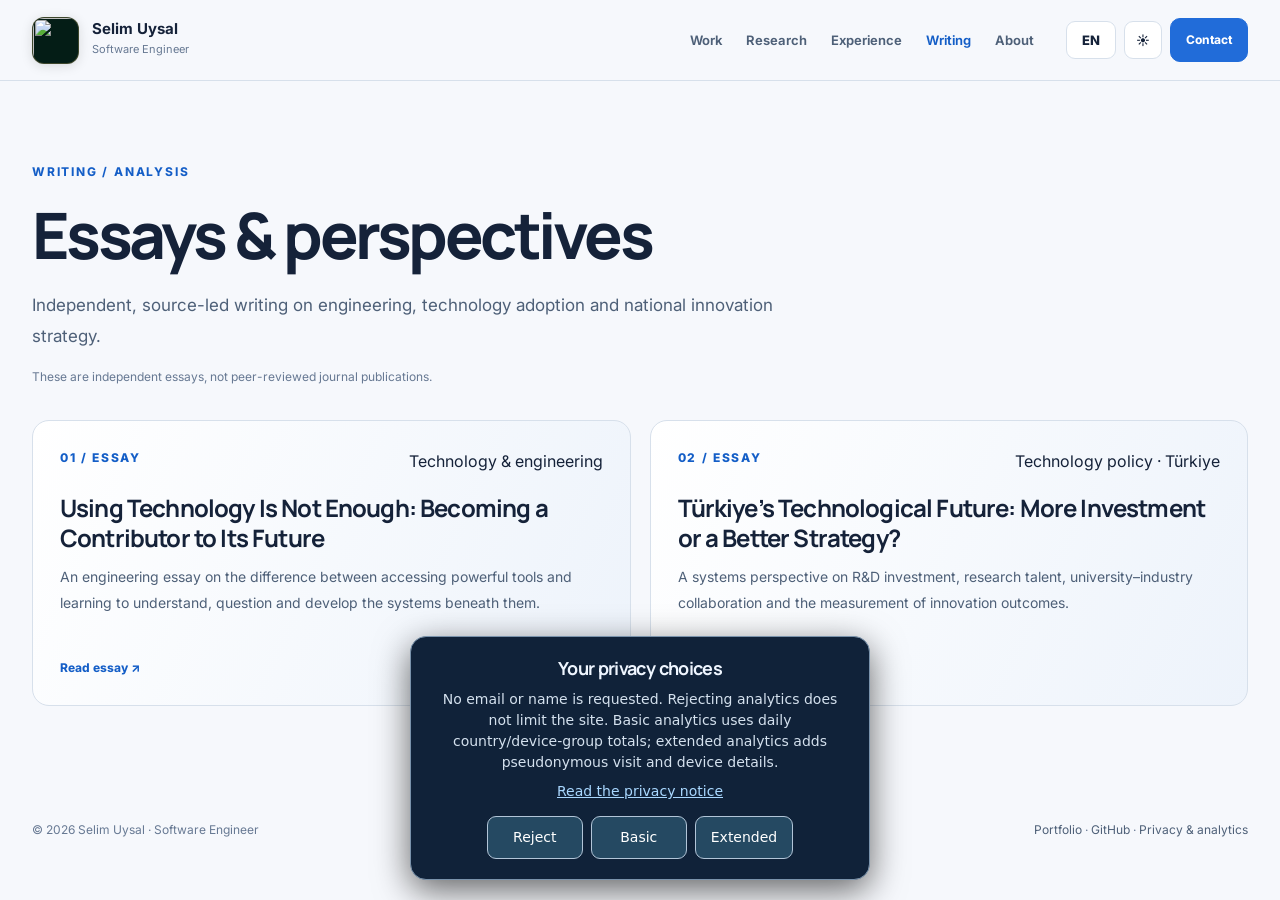
==== articles/index.html @ d1f55445 "Refresh stylesheet version for reading typography" ====
<!doctype html>
<html lang="en"><head><meta charset="utf-8"><meta name="viewport" content="width=device-width,initial-scale=1">
<meta name="description" content="Independent, source-led essays by Selim Uysal on engineering, technology adoption and innovation policy."><meta name="author" content="Selim Uysal"><meta name="theme-color" content="#09111d">
<title>Writing &amp; Analysis · Selim Uysal</title><link rel="canonical" href="https://selimuysal.github.io/articles/"><link rel="icon" href="../assets/favicon.png">
<link rel="stylesheet" href="../assets/site.css?v=20261103-reading-comfort-v1"><style>[data-lang-content]{display:none}html[lang="en"] [data-lang-content="en"],html[lang="tr"] [data-lang-content="tr"]{display:inline}</style><script defer src="../assets/consent-analytics.js?v=20261103-v3-6"></script></head><body>
<a href="#main" class="skip"><span data-lang-content="en">Skip to content</span><span data-lang-content="tr">İçeriğe geç</span></a>
<header class="site-header"><div class="container header-inner"><a href="../index.html" class="identity" aria-label="Selim Uysal — Portfolio"><img class="identity-mark" src="../assets/selim-monogram.webp" alt="" width="43" height="43" decoding="async"><span class="identity-name"><strong>Selim Uysal</strong><small>Software Engineer</small></span></a>
<nav class="nav" aria-label="Primary navigation"><a href="../index.html#work"><span data-lang-content="en">Work</span><span data-lang-content="tr">Çalışmalar</span></a><a href="../index.html#research"><span data-lang-content="en">Research</span><span data-lang-content="tr">Araştırma</span></a><a href="../index.html#experience"><span data-lang-content="en">Experience</span><span data-lang-content="tr">Deneyim</span></a><a href="../index.html#writing" aria-current="page"><span data-lang-content="en">Writing</span><span data-lang-content="tr">Yazılar</span></a><a href="../index.html#about"><span data-lang-content="en">About</span><span data-lang-content="tr">Hakkımda</span></a></nav>
<div class="header-actions"><button class="lang-btn" type="button" data-lang aria-label="Switch language">EN</button><button class="icon-btn" type="button" data-toggle-theme aria-label="Change theme" title="Change theme">☾</button><a class="small-cta" href="../index.html#contact"><span data-lang-content="en">Contact</span><span data-lang-content="tr">İletişim</span></a><button class="menu-btn" type="button" data-menu aria-expanded="false" aria-controls="mobile-nav" aria-label="Toggle navigation">☰</button></div></div>
<nav class="container mobile-nav" id="mobile-nav" aria-label="Mobile navigation"><a href="../index.html#work"><span data-lang-content="en">Work</span><span data-lang-content="tr">Çalışmalar</span></a><a href="../index.html#research"><span data-lang-content="en">Research</span><span data-lang-content="tr">Araştırma</span></a><a href="../index.html#experience"><span data-lang-content="en">Experience</span><span data-lang-content="tr">Deneyim</span></a><a href="../index.html#writing" aria-current="page"><span data-lang-content="en">Writing</span><span data-lang-content="tr">Yazılar</span></a><a href="../index.html#about"><span data-lang-content="en">About</span><span data-lang-content="tr">Hakkımda</span></a><a href="../index.html#contact"><span data-lang-content="en">Contact</span><span data-lang-content="tr">İletişim</span></a></nav></header>
<main id="main" class="container"><section class="writing-directory-intro"><span class="eyebrow">WRITING / ANALYSIS</span><h1><span data-lang-content="en">Essays &amp; perspectives</span><span data-lang-content="tr">Yazılar ve değerlendirmeler</span></h1><p><span data-lang-content="en">Independent, source-led writing on engineering, technology adoption and national innovation strategy.</span><span data-lang-content="tr">Mühendislik, teknoloji kullanımı ve ulusal inovasyon stratejisi üzerine bağımsız, kaynaklara dayalı yazılar.</span></p><p class="writing-disclaimer"><span data-lang-content="en">These are independent essays, not peer-reviewed journal publications.</span><span data-lang-content="tr">Bunlar bağımsız yazılardır; hakemli dergi yayını değildir.</span></p></section>
<div class="writing-grid article-directory-grid"><article class="writing-card"><div class="writing-meta"><span>01 / ESSAY</span><span data-lang-content="en">Technology &amp; engineering</span><span data-lang-content="tr">Teknoloji ve mühendislik</span></div><h3><span data-lang-content="en">Using Technology Is Not Enough: Becoming a Contributor to Its Future</span><span data-lang-content="tr">Teknolojiyi Kullanmak Yetmez: Geleceği Şekillendirenlerden Biri Olmak</span></h3><p><span data-lang-content="en">An engineering essay on the difference between accessing powerful tools and learning to understand, question and develop the systems beneath them.</span><span data-lang-content="tr">Güçlü araçlara erişmek ile onların arkasındaki sistemleri anlamak, sorgulamak ve geliştirmek arasındaki fark üzerine bir mühendislik yazısı.</span></p><a class="text-link" href="./technology-and-engineering.html"><span data-lang-content="en">Read essay ↗</span><span data-lang-content="tr">Yazıyı oku ↗</span></a></article>
<article class="writing-card"><div class="writing-meta"><span>02 / ESSAY</span><span data-lang-content="en">Technology policy · Türkiye</span><span data-lang-content="tr">Teknoloji politikası · Türkiye</span></div><h3><span data-lang-content="en">Türkiye’s Technological Future: More Investment or a Better Strategy?</span><span data-lang-content="tr">Türkiye’nin Teknolojik Geleceği: Daha Fazla Yatırım mı, Daha Doğru Strateji mi?</span></h3><p><span data-lang-content="en">A systems perspective on R&amp;D investment, research talent, university–industry collaboration and the measurement of innovation outcomes.</span><span data-lang-content="tr">Ar-Ge yatırımları, araştırmacı yetiştirme, üniversite–sanayi iş birliği ve inovasyon sonuçlarını sistem yaklaşımıyla ele alan bir inceleme.</span></p><a class="text-link" href="./turkiye-technology-strategy.html"><span data-lang-content="en">Read essay ↗</span><span data-lang-content="tr">Yazıyı oku ↗</span></a></article></div></main>
<footer class="container footer"><span>© <span data-current-year>2026</span> Selim Uysal · Software Engineer</span><span><a href="../index.html"><span data-lang-content="en">Portfolio</span><span data-lang-content="tr">Portfolyo</span></a> · <a href="https://github.com/SelimUysal" target="_blank" rel="noopener noreferrer">GitHub</a> · <a href="../privacy.html"><span data-lang-content="en">Privacy &amp; analytics</span><span data-lang-content="tr">Gizlilik ve analiz</span></a></span></footer>
<script>
(()=>{document.querySelectorAll('[data-current-year]').forEach(el=>el.textContent=String(new Date().getFullYear()));const root=document.documentElement,langBtn=document.querySelector('[data-lang]'),themeBtn=document.querySelector('[data-toggle-theme]'),menuBtn=document.querySelector('[data-menu]'),mobile=document.querySelector('#mobile-nav');
function lang(x){root.lang=x;langBtn.textContent=x==='tr'?'TR':'EN';langBtn.setAttribute('aria-label',x==='tr'?'Switch to English':'Türkçeye geç');try{localStorage.setItem('selim-language',x)}catch{}}
function theme(x){root.dataset.theme=x;themeBtn.textContent=x==='light'?'☀':'☾';try{localStorage.setItem('selim-theme',x)}catch{}}
langBtn.addEventListener('click',()=>lang(root.lang==='tr'?'en':'tr'));themeBtn.addEventListener('click',()=>theme(root.dataset.theme==='light'?'dark':'light'));
menuBtn.addEventListener('click',()=>{const open=mobile.classList.toggle('open');menuBtn.setAttribute('aria-expanded',String(open));menuBtn.textContent=open?'✕':'☰'});
mobile.querySelectorAll('a').forEach(a=>a.addEventListener('click',()=>{mobile.classList.remove('open');menuBtn.setAttribute('aria-expanded','false');menuBtn.textContent='☰'}));
let l='en',t='light';try{l=localStorage.getItem('selim-language')==='tr'?'tr':'en';t=localStorage.getItem('selim-theme')==='dark'?'dark':'light'}catch{}lang(l);theme(t);
})();
</script></body></html>
---- assets/site.css ----
@import url('https://fonts.googleapis.com/css2?family=Inter:wght@400;500;600;700;800&family=Manrope:wght@400;500;600;700;800&display=swap');
:root{--bg:#0b1422;--panel:#121f30;--panel-2:#18263a;--ink:#f1f5fb;--muted:#a2b2c7;--faint:#8292a9;--line:#29384c;--blue:#79aefe;--blue-strong:#377df0;--tag:#203149;--shadow:0 16px 52px #00000022;color-scheme:dark}
:root[data-theme='light']{--bg:#f6f8fc;--panel:#fff;--panel-2:#edf3fb;--ink:#152239;--muted:#4e6078;--faint:#677993;--line:#d7e0eb;--blue:#145ec7;--blue-strong:#216cd9;--tag:#eaf0f8;--shadow:0 14px 40px #1a30531a;color-scheme:light}
*{box-sizing:border-box}html{scroll-behavior:smooth;scroll-padding-top:110px}body{margin:0;background:var(--bg);color:var(--ink);font-family:Inter,ui-sans-serif,-apple-system,BlinkMacSystemFont,'Segoe UI',sans-serif;font-size:15px;line-height:1.68;-webkit-font-smoothing:antialiased}a{color:inherit;text-decoration:none}a:hover{color:var(--blue)}button,input{font:inherit}button{cursor:pointer}button:focus-visible,a:focus-visible,input:focus-visible{outline:3px solid var(--blue);outline-offset:4px}h1,h2,h3,h4,p{margin:0}h1,h2,h3,h4{font-family:Manrope,Inter,ui-sans-serif,sans-serif;letter-spacing:-.035em;line-height:1.2}p{color:var(--muted)}.skip{position:fixed;z-index:1000;top:-100px;left:20px;background:var(--ink);color:var(--bg);padding:10px 20px;border-radius:8px}.skip:focus{top:12px}.container{width:min(1220px,calc(100% - 64px));margin-inline:auto}.section{padding:84px 0;border-bottom:1px solid var(--line)}.eyebrow,.kicker{color:var(--blue);font-size:12px;font-weight:750;letter-spacing:.15em;text-transform:uppercase}.kicker{display:block;margin-bottom:15px}.section-heading{display:flex;justify-content:space-between;align-items:end;gap:30px;margin-bottom:30px}.section-heading h2{font-size:clamp(30px,4vw,45px);margin:6px 0 10px}.section-heading p{max-width:640px;font-size:15px}.plain-link{font-size:13px;color:var(--blue);font-weight:750;white-space:nowrap}.plain-link:hover{text-decoration:underline;text-underline-offset:5px}.site-header{position:sticky;top:0;z-index:100;border-bottom:1px solid var(--line);background:color-mix(in srgb,var(--bg) 93%,transparent);backdrop-filter:blur(18px)}.header-inner{min-height:80px;display:flex;align-items:center;gap:24px}.identity{display:flex;align-items:center;gap:13px;flex-shrink:0}.identity-mark{display:grid;place-items:center;width:43px;height:43px;background:var(--blue-strong);color:#fff;font-size:17px;font-weight:800;letter-spacing:-.06em;border-radius:12px}.identity-name{display:grid;gap:2px}.identity-name strong{font-size:15px;color:var(--ink);line-height:1.1}.identity-name small{font-size:11px;color:var(--faint)}.nav{display:flex;align-items:center;gap:24px;margin-left:auto}.nav a{font-size:13px;font-weight:650;color:var(--muted)}.nav a:hover,.nav a[aria-current=page]{color:var(--blue)}.header-actions{display:flex;align-items:center;gap:8px;margin-left:8px}.icon-btn,.lang-btn,.menu-btn{border:1px solid var(--line);border-radius:9px;height:38px;min-width:38px;background:var(--panel);color:var(--ink);display:grid;place-items:center;font-size:13px;font-weight:800}.lang-btn{width:50px}.icon-btn:hover,.lang-btn:hover,.menu-btn:hover{border-color:var(--blue)}.menu-btn{display:none}.mobile-nav{display:none}.small-cta{background:var(--blue-strong);color:#fff;border-radius:9px;padding:11px 15px;font-size:12px;font-weight:750;white-space:nowrap}.small-cta:hover{color:#fff;filter:brightness(1.12)}
.hero{display:grid;grid-template-columns:minmax(0,1.06fr) minmax(320px,.94fr);gap:44px;align-items:center;padding:72px 0 64px}.hero h1{font-size:clamp(44px,5.05vw,76px);letter-spacing:-.07em;line-height:1.055;margin:19px 0 23px;max-width:780px}.hero h1 em{color:var(--blue);font-style:normal}.hero-lead{font-size:clamp(16px,1.5vw,18px);line-height:1.75;max-width:590px}.hero-actions{display:flex;flex-wrap:wrap;gap:12px;margin-top:31px}.button{display:inline-flex;align-items:center;justify-content:center;gap:11px;min-height:46px;padding:11px 18px;border-radius:10px;font-size:13px;font-weight:750;transition:transform .15s,filter .15s}.button:hover{transform:translateY(-2px)}.button-primary{background:var(--blue-strong);color:#fff}.button-primary:hover{color:#fff;filter:brightness(1.12)}.button-outline{border:1px solid var(--line);background:var(--panel);color:var(--ink)}.button-outline:hover{border-color:var(--blue)}.hero-notes{display:flex;flex-wrap:wrap;align-items:center;gap:9px;margin-top:28px;font-size:12px;color:var(--faint)}.hero-notes span:not(:last-child)::after{content:'·';margin-left:10px;color:var(--blue)}.hero-visual{position:relative;min-height:470px;border-radius:22px;border:1px solid var(--line);overflow:hidden;box-shadow:var(--shadow)}.hero-visual::after{content:'';position:absolute;inset:0;background:linear-gradient(90deg,#08132335,transparent 65%);pointer-events:none}.visual-content{position:absolute;z-index:1;bottom:28px;left:30px;right:25px}.visual-top{position:absolute;z-index:1;top:24px;left:26px;right:26px;display:flex;justify-content:space-between;align-items:center;gap:16px;color:#fff;font-size:11px;letter-spacing:.1em}.visual-top span{background:#08182cb5;padding:9px 12px;border-radius:8px}.visual-content strong{color:#fff;font-size:clamp(24px,3vw,35px);line-height:1.19;max-width:340px;display:block;letter-spacing:-.045em}.visual-content p{color:#e2eefa;font-size:12px;margin-top:9px}.metrics{display:grid;grid-template-columns:repeat(4,1fr);border:1px solid var(--line);border-radius:16px;margin-bottom:62px;background:var(--panel)}.metric{padding:20px 23px}.metric:not(:last-child){border-right:1px solid var(--line)}.metric strong{display:block;font-size:23px;line-height:1.2;margin-bottom:5px}.metric span{display:block;color:var(--muted);font-size:12px}
.project-grid{display:grid;grid-template-columns:repeat(2,minmax(0,1fr));gap:19px}.project-card{background:var(--panel);border:1px solid var(--line);border-radius:17px;min-width:0;padding:27px;display:flex;flex-direction:column;min-height:280px;transition:border-color .15s,transform .15s}.project-card:hover{border-color:var(--blue);transform:translateY(-2px)}.card-top{display:flex;justify-content:space-between;align-items:start;gap:15px;margin-bottom:18px}.project-number{font-size:12px;color:var(--blue);font-weight:800;letter-spacing:.14em}.project-kind{color:var(--faint);font-size:11px;text-transform:uppercase;letter-spacing:.08em}.project-card h3{font-size:23px;line-height:1.25;margin-bottom:11px}.project-card p{line-height:1.7;font-size:13px;flex:1;margin-bottom:20px}.tags{display:flex;flex-wrap:wrap;gap:7px}.tag{display:inline-block;border:1px solid var(--line);background:var(--tag);font-size:11px;color:var(--muted);border-radius:7px;padding:5px 8px;line-height:1.3}.project-actions{display:flex;flex-wrap:wrap;gap:16px;margin-top:23px}.project-actions a,.certificate a,.cv-card a{color:var(--blue);font-size:12px;font-weight:760}.project-actions a:hover,.certificate a:hover,.cv-card a:hover{text-decoration:underline;text-underline-offset:5px}.academic-grid{display:grid;grid-template-columns:repeat(3,minmax(0,1fr));gap:16px}.academic-grid .project-card{padding:23px;min-height:290px}.academic-grid .project-card h3{font-size:20px}.academic-grid .project-card p{font-size:12.5px}.section-note{margin-top:21px;font-size:12px;color:var(--faint)}
.research-band{display:grid;grid-template-columns:1.45fr .75fr;gap:44px;background:var(--panel);border:1px solid var(--line);border-radius:20px;padding:43px;margin-bottom:36px}.research-band h3{font-size:clamp(24px,2.5vw,33px);margin:9px 0 18px}.research-band p{font-size:14px;line-height:1.9}.research-tags{display:flex;flex-wrap:wrap;gap:9px;align-content:start}.research-tags>h4{width:100%;font-size:13px;margin:7px 0 8px}.research-tags .tag{font-size:12px}.timeline{display:grid;grid-template-columns:repeat(3,minmax(0,1fr));gap:17px}.experience-card{border-top:2px solid var(--blue);background:var(--panel);border-radius:0 0 13px 13px;padding:27px;min-width:0}.experience-card time{font-size:12px;color:var(--blue);font-weight:750}.experience-card h3{font-size:21px;margin:15px 0 6px}.experience-card strong{font-size:12px;color:var(--ink)}.experience-card p{margin-top:13px;font-size:13px}.bottom-grid{display:grid;grid-template-columns:1fr 1fr;gap:35px}.info-card{background:var(--panel);border:1px solid var(--line);border-radius:16px;padding:28px}.info-card h3{font-size:21px;margin-bottom:17px}.info-card p{font-size:13px}.info-card .line{border-top:1px solid var(--line);margin:19px 0}.info-card h4{font-size:15px;margin:9px 0 5px}.certificate-grid,.cv-grid{display:grid;grid-template-columns:repeat(2,minmax(0,1fr));gap:18px}.certificate,.cv-card{border:1px solid var(--line);border-radius:16px;background:var(--panel);padding:27px}.certificate h3,.cv-card h3{font-size:20px;margin:8px 0 12px}.certificate p,.cv-card p{font-size:13px;margin-bottom:16px}.contact-panel{border:1px solid var(--line);border-radius:20px;padding:43px;background:linear-gradient(115deg,var(--panel),var(--panel-2));display:flex;justify-content:space-between;gap:24px;align-items:center}.contact-panel h2{font-size:clamp(25px,3vw,37px);margin:8px 0 10px}.contact-links{display:flex;gap:12px;flex-wrap:wrap}.footer{padding:34px 0 50px;display:flex;justify-content:space-between;gap:18px;color:var(--faint);font-size:12px}.footer a{color:var(--muted)}.footer a:hover{color:var(--blue)}
.page-hero{padding:74px 0 43px}.page-hero h1{font-size:clamp(43px,5.5vw,68px);margin:14px 0 17px}.page-hero p{font-size:17px;max-width:730px}.search-panel{border:1px solid var(--line);background:var(--panel);border-radius:17px;padding:21px;margin-bottom:23px}.search-toolbar{display:flex;gap:13px;align-items:center;flex-wrap:wrap}.search-field{position:relative;flex:1;min-width:250px}.search-field input{width:100%;min-height:48px;padding:11px 16px 11px 43px;background:var(--bg);color:var(--ink);border:1px solid var(--line);border-radius:10px;outline:none}.search-field input:focus{border-color:var(--blue)}.search-icon{position:absolute;left:17px;top:13px;color:var(--faint);font-size:19px;pointer-events:none}.filter-buttons{display:flex;flex-wrap:wrap;gap:7px}.filter-buttons button{background:var(--tag);color:var(--muted);border:1px solid var(--line);border-radius:9px;padding:11px 14px;font-size:12px;font-weight:750}.filter-buttons button[aria-pressed=true]{color:#fff;background:var(--blue-strong);border-color:var(--blue-strong)}.search-bottom{display:flex;justify-content:space-between;gap:15px;flex-wrap:wrap;align-items:center;margin-top:15px;font-size:12px;color:var(--faint)}.suggestions{display:flex;gap:7px;flex-wrap:wrap}.suggestions button{border:1px solid var(--line);border-radius:8px;background:transparent;color:var(--muted);padding:5px 9px;font-size:11px}.suggestions button:hover{border-color:var(--blue)}.directory-results{padding-bottom:75px}.directory-results .project-card{min-height:270px}.empty-state{border:1px dashed var(--line);border-radius:12px;text-align:center;padding:60px 20px;color:var(--muted)}.directory-status{font-size:13px;color:var(--muted);margin-bottom:18px}
.cv-wrapper{max-width:920px;margin:55px auto 90px}.cv-toolbar{display:flex;align-items:center;justify-content:space-between;gap:15px;margin-bottom:23px}.cv-paper{background:#fff;color:#192b41;padding:55px 62px;box-shadow:0 15px 55px #00000018;border-radius:10px}.cv-paper h1{font-size:48px;margin-bottom:9px;color:#142339}.cv-paper .cv-subtitle{color:#4f6580;font-size:13px}.cv-paper a{color:#215f9d}.cv-paper a:hover{text-decoration:underline}.cv-paper .cv-intro{font-size:14px;color:#334960;margin:24px 0}.cv-paper h2{border-bottom:1px solid #cad3df;padding:0 0 10px;margin:31px 0 18px;font-size:17px;text-transform:uppercase;letter-spacing:.04em;color:#1b4574}.cv-paper h3{font-size:15px;color:#192b41;margin-bottom:5px}.cv-paper p{font-size:12.5px;color:#415368}.cv-entry{margin:0 0 19px;break-inside:avoid}.cv-entry-top{display:flex;justify-content:space-between;gap:14px}.cv-entry-top small{white-space:nowrap;color:#5c7085}.cv-tech{color:#285c8c!important;font-size:11px!important;margin-top:7px!important}.cv-paper .tag{background:#ecf3fa;color:#355474;border-color:#d9e5ed}.cv-paper .project-actions{margin-top:8px}.cv-paper .project-actions a{font-size:11px}.cv-paper .cv-inline{display:flex;gap:17px;flex-wrap:wrap;margin-top:14px;font-size:12px;color:#506884}
@media(max-width:1100px){.header-inner{gap:16px}.nav{gap:15px}.hero{gap:30px}.academic-grid{grid-template-columns:repeat(2,1fr)}}
@media(max-width:900px){.container{width:min(100% - 40px,1220px)}.nav{display:none}.menu-btn{display:grid}.header-actions{margin-left:auto}.mobile-nav{display:none}.mobile-nav.open{display:grid;grid-template-columns:repeat(2,1fr);gap:5px 13px;padding:8px 0 20px}.mobile-nav a{padding:12px 10px;border-bottom:1px solid var(--line);font-size:13px;font-weight:650}.hero{grid-template-columns:1fr;gap:30px;padding:52px 0}.hero-visual{min-height:340px}.metrics{margin-bottom:35px}.research-band{grid-template-columns:1fr;gap:20px}.timeline{grid-template-columns:1fr}.experience-card{padding:23px}.bottom-grid{gap:17px}.small-cta{display:none}}
@media(max-width:630px){.container{width:calc(100% - 32px)}.header-inner{min-height:66px}.identity-mark{width:38px;height:38px}.identity-name strong{font-size:13px}.identity-name small{font-size:10px}.header-actions{gap:5px}.icon-btn,.lang-btn,.menu-btn{min-width:35px;height:35px}.lang-btn{width:42px}.hero{padding-top:43px}.hero h1{font-size:clamp(40px,10vw,58px)}.hero-lead{font-size:15px}.hero-visual{min-height:305px}.visual-content{bottom:22px;left:23px}.visual-top{left:22px;right:22px}.visual-content strong{font-size:25px}.metrics{grid-template-columns:repeat(2,1fr)}.metric{padding:16px}.metric:nth-child(2){border-right:0}.metric:nth-child(-n+2){border-bottom:1px solid var(--line)}.metric strong{font-size:21px}.section{padding:56px 0}.section-heading{display:block}.section-heading h2{font-size:32px}.section-heading .plain-link{display:inline-block;margin-top:15px}.project-grid,.academic-grid,.certificate-grid,.cv-grid,.bottom-grid{grid-template-columns:1fr}.project-card,.academic-grid .project-card{padding:23px;min-height:0}.research-band{padding:25px}.contact-panel{padding:28px;display:block}.contact-links{margin-top:23px}.footer{flex-direction:column}.page-hero{padding:50px 0 33px}.page-hero h1{font-size:43px}.search-toolbar{display:block}.search-field{min-width:0}.filter-buttons{margin-top:13px}.filter-buttons button{flex:1;padding:10px}.cv-wrapper{margin:25px 0 65px}.cv-paper{padding:29px 22px}.cv-paper h1{font-size:37px}.cv-entry-top{display:block}.cv-entry-top small{display:block;margin-top:4px}}
@media print{@page{size:A4;margin:16mm 15mm}.site-header,.footer,.cv-toolbar{display:none!important}body,.cv-paper{background:#fff!important;color:#111!important}.cv-wrapper{max-width:none;margin:0}.cv-paper{padding:0;box-shadow:none;border-radius:0}.cv-paper h1{font-size:34pt}.cv-paper h2{font-size:13pt}.cv-entry{break-inside:avoid}.cv-paper .cv-inline{font-size:9pt}}
@media(prefers-reduced-motion:reduce){html{scroll-behavior:auto}*,*:before,*:after{transition:none!important;animation:none!important}}
[hidden]{display:none!important}

/* 2026-10-28: Personal portrait and SU brand monogram — responsive, optimized assets */
.identity-mark{
 display:block;width:47px;height:47px;flex:0 0 47px;padding:0;
 object-fit:cover;object-position:center;border-radius:12px;
 background:#041d16;border:1px solid rgba(214,181,102,.27);
 box-shadow:0 2px 12px rgba(0,0,0,.13);
}
.hero-visual{
 background:#e8eef5;isolation:isolate;min-height:470px;
}
.portrait-photo{
 position:absolute;inset:0;width:100%;height:100%;display:block;
 object-fit:cover;object-position:50% 35%;
}
.hero-visual::after{
 z-index:0;background:linear-gradient(180deg,rgba(8,21,39,.05) 0%,transparent 42%,rgba(6,16,31,.93) 100%);
}
.visual-top,.visual-content{z-index:2;}
.visual-top span{background:rgba(8,24,44,.82);color:#fff;backdrop-filter:blur(6px)}
.visual-content strong{color:#fff;text-shadow:0 2px 14px rgba(0,0,0,.6)}
.visual-content p{color:#e1eaf6;text-shadow:0 1px 12px rgba(0,0,0,.55)}
@media(max-width:630px){
 .identity-mark{width:40px;height:40px;flex-basis:40px;border-radius:10px}
 .hero-visual{min-height:380px}
 .portrait-photo{object-position:center 35%}
}

/* Evidence link for the AYESAŞ internship; visual consistency across screen sizes. */
.experience-video{display:inline-flex;align-items:center;gap:9px;font-size:12px;font-weight:750;margin-top:17px;min-height:35px;padding:7px 12px;border:1px solid var(--line);border-radius:9px;color:var(--blue);background:var(--panel-2)}
.experience-video:hover{border-color:var(--blue);color:var(--blue)}
.cv-paper .cv-intro{font-size:14px;line-height:1.75}
.cv-research-copy{font-size:12.5px;line-height:1.8;margin-bottom:21px}
.cv-context{font-size:11.5px;line-height:1.7;margin-bottom:19px}
.cv-paper .cv-featured-experience{padding:16px 18px;background:#f0f5fb;border-radius:10px;border-left:3px solid #2668b0}
.cv-paper .cv-featured-experience p{margin-top:7px}
.cv-paper .cv-evidence{display:flex;flex-wrap:wrap;gap:10px;margin-top:13px}
.cv-paper .cv-evidence a{display:inline-flex;align-items:center;padding:8px 11px;border:1px solid #adc7df;border-radius:8px;text-decoration:none;color:#17568e;font-weight:750}
.cv-paper .cv-evidence a:hover{background:#e2edf8}
.cv-paper .cv-skill-groups{display:grid;grid-template-columns:1fr;gap:13px}
.cv-paper .cv-skill-group{break-inside:avoid}
.cv-paper .cv-skill-group h3{font-size:12px;margin-bottom:7px;color:#335978}
.cv-paper .cv-credential{margin-bottom:10px}
@media(max-width:630px){.cv-paper .cv-featured-experience{padding:14px}.experience-video{font-size:11.5px}}
@media print{.cv-paper .cv-featured-experience{background:#fff;border-left:2px solid #526f92;padding:10px 14px}.experience-video{color:#184d79;background:#fff;border:1px solid #aab9c9}.cv-paper .cv-evidence a{padding:3px 0;border:0}}

/* Three featured credentials; use full card widths on smaller screens. */
.certificate-grid{grid-template-columns:repeat(3,minmax(0,1fr))}
@media(max-width:900px){.certificate-grid{grid-template-columns:repeat(2,minmax(0,1fr))}}
@media(max-width:630px){.certificate-grid{grid-template-columns:1fr}}

.experience-date-link{color:var(--blue);text-decoration:underline;text-decoration-color:transparent;text-underline-offset:3px}.experience-date-link:hover{text-decoration-color:currentColor}


/* Unified contact buttons and controls */
.contact-links{display:grid;grid-template-columns:repeat(2,minmax(0,1fr));gap:12px;width:min(100%,360px);flex-shrink:0}
.contact-links .contact-button{width:100%;min-width:0;min-height:46px;padding:11px 14px;border:1px solid var(--line);background:var(--panel);color:var(--ink);border-radius:10px;font-size:13px;font-weight:750;justify-content:center;text-align:center}
.contact-links .contact-button:hover{border-color:var(--blue);background:var(--panel-2);color:var(--blue)}
.small-cta{display:inline-flex;align-items:center;justify-content:center;min-height:42px;border:1px solid var(--blue-strong);border-radius:10px}
.button,.filter-buttons button,.experience-video{border-radius:10px;font-weight:750}
@media(max-width:900px){.contact-links{width:min(100%,400px)}}
@media(max-width:630px){.contact-links{width:100%;grid-template-columns:repeat(2,minmax(0,1fr))}.contact-links .contact-button{padding:11px 8px}}
@media(max-width:350px){.contact-links{grid-template-columns:1fr}}


/* Immersive editorial hero: integrated portrait, accessible content and responsive stacking. */
.hero{position:relative;isolation:isolate;overflow:hidden;display:flex;align-items:center;min-height:625px;border:1px solid var(--line);border-radius:22px;padding:0;margin:34px 0 54px;background:#091827;box-shadow:var(--shadow)}
.hero-copy{z-index:2;position:relative;flex:0 0 56%;width:56%;max-width:680px;min-width:0;padding:68px clamp(28px,4vw,64px);color:#fff}
.hero .eyebrow{color:#a0caff}.hero h1{font-size:clamp(42px,4.25vw,67px);max-width:650px;line-height:1.08;letter-spacing:-.057em;margin:17px 0 20px;color:#fff}
.hero h1 em{color:#a0caff}.hero .hero-lead{color:#dce7f2;max-width:530px;font-size:clamp(15px,1.3vw,18px);line-height:1.72}
.hero .hero-notes{color:#c8d8ea}.hero .hero-notes span:not(:last-child)::after{color:#90bfff}
.hero .button-primary{background:#357cec;color:#fff;border-color:#357cec}.hero .button-outline{color:#fff;background:rgba(13,31,51,.60);border-color:rgba(224,237,255,.40)}
.hero .button-outline:hover{border-color:#e0ecff;background:rgba(20,42,65,.76);color:#fff}
.hero-visual{position:absolute;inset:0;min-height:0;overflow:hidden;border:0;border-radius:0;background:#091827;box-shadow:none;pointer-events:none}
.hero-visual .portrait-photo{position:absolute;inset:0 0 0 auto;width:68%;height:100%;object-fit:cover;object-position:50% 28%;border-radius:0;display:block}
.hero-visual::before{content:'';position:absolute;z-index:1;inset:0;background:linear-gradient(90deg,#091827 0%,rgba(9,24,39,.99) 27%,rgba(9,24,39,.93) 42%,rgba(9,24,39,.69) 55%,rgba(9,24,39,.20) 76%,transparent 91%);pointer-events:none}
.hero-visual::after{content:'';position:absolute;z-index:1;inset:0;background:linear-gradient(0deg,rgba(7,21,38,.20),transparent 35%);pointer-events:none}
@media(max-width:900px){
 .hero{flex-direction:column;align-items:stretch;min-height:0;background:transparent;border:0;box-shadow:none;overflow:visible;gap:0;padding:0;margin:22px 0 38px}
 .hero-visual{position:relative;inset:auto;order:-1;display:block;flex:none;width:100%;height:clamp(315px,55vw,470px);border-radius:18px;border:1px solid var(--line);overflow:hidden;background:#d9e3ec;box-shadow:var(--shadow)}
 .hero-visual .portrait-photo{inset:0;width:100%;height:100%;object-fit:cover;object-position:50% 27%}
 .hero-visual::before{background:linear-gradient(0deg,rgba(9,24,39,.13),transparent 52%)}.hero-visual::after{display:none}
 .hero-copy{max-width:none;width:100%;flex:none;color:var(--ink);padding:30px 2px 0}
 .hero .eyebrow{color:var(--blue)}.hero h1{color:var(--ink);margin-top:14px;max-width:830px;font-size:clamp(38px,5vw,58px)}
 .hero h1 em{color:var(--blue)}.hero .hero-lead{color:var(--muted);max-width:760px}
 .hero .hero-notes{color:var(--faint)}.hero .hero-notes span:not(:last-child)::after{color:var(--blue)}
 .hero .button-primary{background:var(--blue-strong)}.hero .button-outline{color:var(--ink);background:var(--panel);border-color:var(--line)}
 .hero .button-outline:hover{color:var(--blue);background:var(--panel-2)}
}
@media(max-width:630px){
 .hero{margin:18px 0 32px}.hero-visual{height:clamp(285px,78vw,390px);border-radius:16px}
 .hero-visual .portrait-photo{object-position:50% 20%}.hero-copy{padding:23px 0 0}
 .hero h1{font-size:clamp(35px,10vw,49px);line-height:1.1}.hero .hero-lead{font-size:15px}
 .hero .hero-actions{gap:9px;margin-top:24px}.hero .hero-actions .button{flex:1 1 125px;min-width:0;padding:10px 11px;font-size:12px}
 .hero .hero-notes{margin-top:20px;font-size:11px}
}
@media(prefers-reduced-motion:reduce){.hero .button{transition:none}}

/* Unified image/text hero and distinct theme-aware contrast. */
.hero{--hero-fg:#fff;--hero-muted:#dce7f2;--hero-accent:#a0caff;--hero-gradient:linear-gradient(90deg,#091827 0%,rgba(9,24,39,.99) 27%,rgba(9,24,39,.92) 43%,rgba(9,24,39,.55) 60%,rgba(9,24,39,.06) 83%,transparent 98%)}
:root[data-theme="light"] .hero{--hero-fg:#152239;--hero-muted:#344660;--hero-accent:#235b9c;--hero-gradient:linear-gradient(90deg,#f5f8fd 0%,rgba(245,248,253,.99) 25%,rgba(245,248,253,.94) 43%,rgba(245,248,253,.60) 60%,rgba(245,248,253,.07) 83%,transparent 98%);background:#f5f8fd}
.hero-copy,.hero h1{color:var(--hero-fg)}.hero h1 em,.hero .eyebrow{color:var(--hero-accent)}.hero .hero-lead,.hero .hero-notes{color:var(--hero-muted)}
.hero-visual::before{background:var(--hero-gradient)}
:root[data-theme="light"] .hero .button-outline{color:#152239;background:rgba(255,255,255,.86);border-color:#c0d0e1}
@media(max-width:900px){
.hero{display:flex;flex-direction:column;align-items:stretch;gap:0;min-height:0;overflow:hidden;border:1px solid var(--line);border-radius:20px;background:var(--panel);box-shadow:var(--shadow);padding:0}
.hero-visual{position:relative;order:-1;inset:auto;flex:0 0 auto;display:block;width:100%;height:clamp(330px,62vw,520px);border:0;border-radius:0;box-shadow:none}
.hero-visual .portrait-photo{width:100%;height:100%;object-fit:cover;object-position:50% 26%}
.hero-visual::before{background:linear-gradient(0deg,var(--panel),transparent 40%);opacity:.25}.hero-visual::after{display:none}
.hero-copy{position:relative;z-index:2;order:0;flex:0 0 auto;width:100%;max-width:none;padding:clamp(24px,4vw,42px);background:var(--panel);color:var(--ink)}
.hero h1{color:var(--ink)}.hero h1 em,.hero .eyebrow{color:var(--blue)}.hero .hero-lead{color:var(--muted)}.hero .hero-notes{color:var(--faint)}
.hero .button-outline,:root[data-theme="light"] .hero .button-outline{color:var(--ink);background:var(--panel-2);border-color:var(--line)}
}
@media(max-width:630px){.hero{margin:16px 0 30px;border-radius:16px}.hero-visual{height:clamp(285px,82vw,420px)}.hero-copy{padding:22px 19px 26px}.hero h1{font-size:clamp(33px,9.4vw,48px);overflow-wrap:break-word}}

/* Restrained featured software project: a single visual anchor among text-first cards. */
.project-grid > .project-card-featured{grid-column:1/-1;display:grid;grid-template-columns:minmax(0,1.08fr) minmax(0,.92fr);gap:0;padding:0;overflow:hidden;min-height:0;align-items:stretch}
.project-feature-media{display:flex;align-items:center;min-width:0;overflow:hidden;background:var(--panel-2);text-decoration:none}
.project-feature-media img{width:100%;height:auto;display:block;object-fit:contain;transition:transform .22s ease}
.project-feature-media:hover img{transform:scale(1.015)}
.project-feature-content{padding:clamp(22px,2.6vw,38px);min-width:0;display:flex;flex-direction:column;justify-content:center}
.project-feature-content .card-top{margin-bottom:13px}
.project-feature-content h3{font-size:clamp(23px,2.4vw,30px)}
.project-feature-content p{flex:0 1 auto;font-size:14px;line-height:1.7;margin-bottom:19px}
.project-feature-content .project-actions{margin-top:22px}
.project-feature-media:focus-visible{outline:3px solid var(--blue);outline-offset:-4px}
@media(max-width:900px){.project-grid > .project-card-featured{grid-template-columns:1fr}.project-feature-media img{width:100%;height:auto}.project-feature-content{padding:clamp(21px,4vw,30px)}}
@media(max-width:630px){.project-grid > .project-card-featured{border-radius:15px}.project-feature-content{padding:21px}.project-feature-content h3{font-size:23px}.project-feature-content p{font-size:13px}}
@media(prefers-reduced-motion:reduce){.project-feature-media img{transition:none}.project-feature-media:hover img{transform:none}}

/* Consistent project covers at their native 16:9 ratio; no cropping, distortion or stretching. */
.project-card:has(> .project-cover-media){overflow:hidden}
.project-cover-media{display:block;flex:none;width:calc(100% + 54px);aspect-ratio:16 / 9;margin:-27px -27px 22px;overflow:hidden;border-bottom:1px solid var(--line);background:var(--panel-2)}
.project-cover-media img{display:block;width:100%;height:100%;object-fit:contain;object-position:center}
.project-cover-media:focus-visible{outline:3px solid var(--blue);outline-offset:-4px}
.project-cover-media:hover{background:var(--tag)}
@media(max-width:630px){.project-cover-media{width:calc(100% + 44px);margin:-22px -22px 20px}}

/* Photographic evidence within professional experience cards. */
.experience-card{display:flex;flex-direction:column;min-width:0}
.experience-photo{display:block;width:100%;height:clamp(150px,16vw,210px);margin:18px 0 1px;overflow:hidden;border-radius:11px;border:1px solid var(--line);background:var(--panel-2);line-height:0;isolation:isolate;flex:0 0 auto;cursor:default;user-select:none;-webkit-user-select:none;-webkit-touch-callout:none}
.experience-photo img{display:block;width:100%;height:100%;object-fit:cover;object-position:center 32%;pointer-events:none;user-select:none;-webkit-user-select:none;-webkit-user-drag:none}
.experience-photo--lentatek img{object-position:center 28%}
.experience-photo--deneyap img{object-fit:contain;object-position:center;background:var(--panel-2)}
@media(max-width:900px){.experience-photo{height:clamp(175px,32vw,270px)}}
@media(max-width:630px){.experience-photo{height:clamp(160px,52vw,235px)}}
@media(prefers-reduced-motion:reduce){.experience-photo img{transition:none}.experience-photo:hover img{transform:none}}

/* Academic technical illustrations: matched 16:9 covers, no layout distortion. */
.academic-grid .project-card{overflow:hidden}
.academic-grid .project-cover-media{width:calc(100% + 46px);margin:-23px -23px 20px;aspect-ratio:16/9}
.academic-grid .project-cover-media img{object-fit:contain}

/* Unified card gradient: exactly the same 115deg panel -> panel-2 transition
   as the original Contact section, in light AND dark themes. */
.contact-panel,
.research-band,
.cv-grid .cv-card,
.certificate-grid .certificate,
.bottom-grid .info-card {
  background: linear-gradient(115deg, var(--panel), var(--panel-2));
}

/* Homepage section headings stay title-only, even when an older JS bundle is cached. */
body[data-page="home"] .section-heading > div > p {display:none !important;}


/* Experience photos are static previews, not links or zoomable media. */
/* SadaQuran: immersive 16:9 artwork without cropping the square original.
   A full-bleed copy behind the cover prevents large empty side panels. */
.project-cover-media--sadaquran{
  position:relative;
  isolation:isolate;
  display:grid;
  place-items:center;
  overflow:hidden;
  background:#081728;
}
.project-cover-media--sadaquran::before{
  content:"";
  position:absolute;
  inset:-20px;
  z-index:-1;
  background:url("./sadaquran-radio-icon.webp") center / cover no-repeat;
  filter:blur(18px) brightness(.55) saturate(1.1);
  transform:scale(1.08);
  pointer-events:none;
}
.project-cover-media--sadaquran img{
  position:relative;
  display:block;
  width:100%;
  height:100%;
  max-width:none;
  max-height:none;
  object-fit:contain;
  object-position:center;
  border-radius:0;
  box-shadow:none;
  filter:drop-shadow(0 8px 18px rgba(0,0,0,.4));
}
.project-live-badge{
  display:inline-flex;
  align-items:center;
  vertical-align:middle;
  margin-left:9px;
  padding:4px 8px;
  border:1px solid #4c9e76;
  background:rgba(37,120,80,.16);
  color:#71db9f;
  border-radius:999px;
  font-size:10px;
  letter-spacing:.08em;
  font-weight:800;
  white-space:nowrap;
}
:root[data-theme='light'] .project-live-badge{
  color:#146b42;
  background:#e4f5e9;
  border-color:#8abca0;
}
@media(prefers-reduced-motion:reduce){
  .project-cover-media--sadaquran:hover{transform:none}
}

/* Experience & teaching: compact photo-led vertical timeline. */
.timeline{
  position:relative;
  display:flex;
  flex-direction:column;
  gap:20px;
  max-width:1060px;
  margin:0;
  padding-left:48px;
}
.timeline::before{
  content:"";
  position:absolute;
  left:18px;
  top:27px;
  bottom:27px;
  width:1px;
  background:var(--line);
}
.experience-card{
  position:relative;
  display:grid;
  grid-template-columns:160px minmax(0,1fr);
  grid-template-areas:
    "photo date"
    "photo title"
    "photo role"
    "photo description";
  align-content:center;
  align-items:start;
  gap:6px 24px;
  min-width:0;
  padding:22px 25px;
  border:1px solid var(--line);
  border-left:2px solid var(--blue);
  border-radius:16px;
  background:linear-gradient(115deg,var(--panel),var(--panel-2));
}
.experience-card::before{
  content:"";
  position:absolute;
  left:-37px;
  top:31px;
  width:12px;
  height:12px;
  border-radius:50%;
  background:var(--blue);
  box-shadow:0 0 0 4px var(--panel);
}
.experience-card time{grid-area:date;margin:0}
.experience-card h3{grid-area:title;margin:0;font-size:22px}
.experience-card strong{grid-area:role;font-size:13px}
.experience-card p{
  grid-area:description;
  margin:4px 0 0;
  font-size:13.5px;
  line-height:1.75;
}
.experience-card > .experience-photo{
  grid-area:photo;
  align-self:center;
  width:160px;
  max-width:100%;
  height:194px;
  margin:0;
  border-radius:12px;
}
.experience-card > .experience-photo--deneyap{height:100px}
.experience-card > .experience-video{
  grid-column:2;
  justify-self:start;
  margin-top:5px;
}
@media(max-width:900px){
  .timeline{padding-left:42px}
  .timeline::before{left:15px}
  .experience-card{grid-template-columns:140px minmax(0,1fr);gap:6px 19px;padding:20px}
  .experience-card::before{left:-33px}
  .experience-card > .experience-photo{width:140px;height:178px}
  .experience-card > .experience-photo--deneyap{height:88px}
}
@media(max-width:630px){
  .timeline{gap:15px;padding-left:32px}
  .timeline::before{left:11px;top:22px;bottom:22px}
  .experience-card{
    grid-template-columns:96px minmax(0,1fr);
    gap:5px 12px;
    padding:15px;
    border-radius:13px;
  }
  .experience-card::before{left:-27px;top:25px;width:10px;height:10px}
  .experience-card time{font-size:11px}
  .experience-card h3{font-size:18px}
  .experience-card strong{font-size:11.5px;line-height:1.5}
  .experience-card p{font-size:12px;line-height:1.65;margin-top:3px}
  .experience-card > .experience-photo{width:96px;height:130px}
  .experience-card > .experience-photo--deneyap{height:68px}
  .experience-card > .experience-video{font-size:10.5px;padding:6px 8px;margin-top:4px}
}
@media(max-width:390px){
  .experience-card{grid-template-columns:84px minmax(0,1fr);gap:5px 10px;padding:13px}
  .experience-card h3{font-size:16px}
  .experience-card > .experience-photo{width:84px;height:118px}
  .experience-card > .experience-photo--deneyap{height:60px}
}

/* Feature the first academic project with the same visual treatment as the lead software project. */
.academic-grid{grid-template-columns:repeat(2,minmax(0,1fr))}
.academic-grid > .project-card-featured{
  grid-column:1/-1;
  display:grid;
  grid-template-columns:minmax(0,1.08fr) minmax(0,.92fr);
  gap:0;
  padding:0;
  overflow:hidden;
  min-height:0;
  align-items:stretch;
}
@media(max-width:900px){
  .academic-grid > .project-card-featured{grid-template-columns:1fr}
  .academic-grid > .project-card-featured .project-feature-media img{width:100%;height:auto}
  .academic-grid > .project-card-featured .project-feature-content{padding:clamp(21px,4vw,30px)}
}
@media(max-width:630px){
  .academic-grid{grid-template-columns:1fr}
  .academic-grid > .project-card-featured{border-radius:15px}
  .academic-grid > .project-card-featured .project-feature-content{padding:21px}
  .academic-grid > .project-card-featured .project-feature-content h3{font-size:23px}
  .academic-grid > .project-card-featured .project-feature-content p{font-size:13px}
}

/* Writing cards: match the shared academic and software project-card system. */
.writing-grid{display:grid;grid-template-columns:repeat(2,minmax(0,1fr));gap:19px}
.writing-card{background:var(--panel);border:1px solid var(--line);border-radius:17px;min-width:0;padding:27px;display:flex;flex-direction:column;min-height:280px;transition:border-color .15s,transform .15s}
.writing-card:hover{border-color:var(--blue);transform:translateY(-2px)}
:root[data-theme='light'] .writing-card{background:linear-gradient(115deg,var(--panel),var(--panel-2))}
.writing-meta{display:flex;align-items:flex-start;justify-content:space-between;gap:15px;margin-bottom:18px}
.writing-meta span:first-child{font-size:12px;color:var(--blue);font-weight:800;letter-spacing:.14em}
.writing-meta span:last-child{color:var(--faint);font-size:11px;text-transform:uppercase;letter-spacing:.08em;text-align:right}
.writing-card h3{font-size:23px;line-height:1.25;margin-bottom:11px}
.writing-card p{line-height:1.7;font-size:13px;flex:1;margin-bottom:20px}
.writing-card .text-link{display:inline-flex;align-self:flex-start;margin-top:23px;color:var(--blue);font-size:12px;font-weight:760}
.writing-card .text-link:hover{text-decoration:underline;text-underline-offset:5px}
.writing-directory-intro{max-width:900px;padding:76px 0 32px}
.writing-directory-intro h1{font:750 clamp(40px,5vw,64px)/1.1 Manrope,sans-serif;letter-spacing:-.055em;margin:15px 0 20px}
.writing-directory-intro p{max-width:790px;color:var(--muted);font-size:16px;line-height:1.85}
.writing-directory-intro .writing-disclaimer{margin-top:13px;color:var(--faint);font-size:12px}
.article-directory-grid{padding-bottom:80px}
@media(max-width:900px){.writing-card{min-height:0;padding:23px}}
@media(max-width:760px){.writing-directory-intro{padding:48px 0 24px}}
@media(max-width:630px){.writing-grid{grid-template-columns:1fr}}

/* Reading comfort: a modest type-scale refinement without changing the layout. */
body{font-size:16px;line-height:1.72}
.section-heading p{font-size:16px}
.hero .hero-lead{font-size:clamp(16px,1.45vw,19px);line-height:1.78}
.page-hero p{font-size:18px;line-height:1.8}
.project-card p{font-size:14px;line-height:1.78}
.academic-grid .project-card p{font-size:13.5px}
.project-feature-content p{font-size:15px;line-height:1.78}
.academic-grid>.project-card-featured .project-feature-content p{font-size:15px}
.research-band p{font-size:15px;line-height:1.85}
.experience-card p{font-size:14.5px;line-height:1.8}
.experience-card h3{font-size:23px}
.experience-card strong{font-size:14px}
.info-card p,.certificate p,.cv-card p{font-size:14px;line-height:1.75}
.info-card h3{font-size:22px}
.info-card h4{font-size:16px}
.certificate h3,.cv-card h3{font-size:21px}
.project-card h3,.writing-card h3{font-size:24px}
.academic-grid .project-card h3{font-size:21px}
.project-feature-content h3,.academic-grid>.project-card-featured .project-feature-content h3{font-size:clamp(24px,2.5vw,31px)}
.research-band h3{font-size:clamp(25px,2.6vw,35px)}
.section-heading h2{font-size:clamp(31px,4vw,47px)}
.writing-card p{font-size:14px;line-height:1.8}
.writing-directory-intro p{font-size:17px;line-height:1.85}
.directory-status{font-size:14px}
@media(max-width:630px){
  .hero .hero-lead{font-size:16px}
  .section-heading h2{font-size:33px}
  .project-card p,.academic-grid .project-card p,.project-feature-content p,
  .academic-grid>.project-card-featured .project-feature-content p{font-size:14px;line-height:1.75}
  .project-feature-content h3,.academic-grid>.project-card-featured .project-feature-content h3{font-size:24px}
  .experience-card p{font-size:13.5px;line-height:1.75}
  .experience-card h3{font-size:19px}
  .experience-card strong{font-size:12.5px}
}
@media(max-width:390px){
  .experience-card h3{font-size:17px}
}
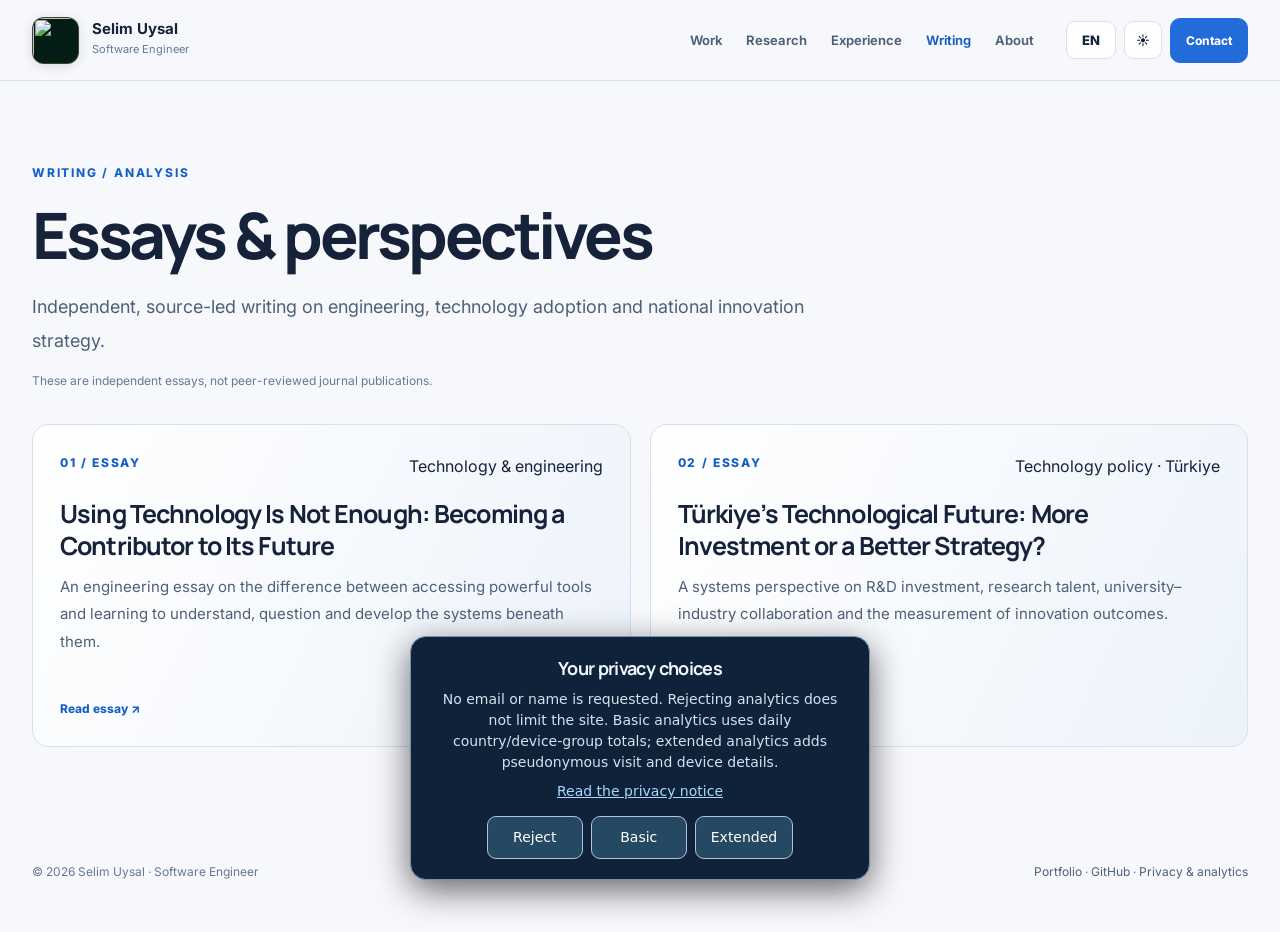
==== commit e4bfd81f: "Refresh site typography stylesheet" ====
--- a/articles/index.html
+++ b/articles/index.html
@@ -2,7 +2,7 @@
 <html lang="en"><head><meta charset="utf-8"><meta name="viewport" content="width=device-width,initial-scale=1">
 <meta name="description" content="Independent, source-led essays by Selim Uysal on engineering, technology adoption and innovation policy."><meta name="author" content="Selim Uysal"><meta name="theme-color" content="#09111d">
 <title>Writing &amp; Analysis · Selim Uysal</title><link rel="canonical" href="https://selimuysal.github.io/articles/"><link rel="icon" href="../assets/favicon.png">
-<link rel="stylesheet" href="../assets/site.css?v=20261103-reading-comfort-v1"><style>[data-lang-content]{display:none}html[lang="en"] [data-lang-content="en"],html[lang="tr"] [data-lang-content="tr"]{display:inline}</style><script defer src="../assets/consent-analytics.js?v=20261103-v3-6"></script></head><body>
+<link rel="stylesheet" href="../assets/site.css?v=20261103-reading-comfort-v2"><style>[data-lang-content]{display:none}html[lang="en"] [data-lang-content="en"],html[lang="tr"] [data-lang-content="tr"]{display:inline}</style><script defer src="../assets/consent-analytics.js?v=20261103-v3-6"></script></head><body>
 <a href="#main" class="skip"><span data-lang-content="en">Skip to content</span><span data-lang-content="tr">İçeriğe geç</span></a>
 <header class="site-header"><div class="container header-inner"><a href="../index.html" class="identity" aria-label="Selim Uysal — Portfolio"><img class="identity-mark" src="../assets/selim-monogram.webp" alt="" width="43" height="43" decoding="async"><span class="identity-name"><strong>Selim Uysal</strong><small>Software Engineer</small></span></a>
 <nav class="nav" aria-label="Primary navigation"><a href="../index.html#work"><span data-lang-content="en">Work</span><span data-lang-content="tr">Çalışmalar</span></a><a href="../index.html#research"><span data-lang-content="en">Research</span><span data-lang-content="tr">Araştırma</span></a><a href="../index.html#experience"><span data-lang-content="en">Experience</span><span data-lang-content="tr">Deneyim</span></a><a href="../index.html#writing" aria-current="page"><span data-lang-content="en">Writing</span><span data-lang-content="tr">Yazılar</span></a><a href="../index.html#about"><span data-lang-content="en">About</span><span data-lang-content="tr">Hakkımda</span></a></nav>
--- a/assets/site.css
+++ b/assets/site.css
@@ -390,42 +390,48 @@
 @media(max-width:760px){.writing-directory-intro{padding:48px 0 24px}}
 @media(max-width:630px){.writing-grid{grid-template-columns:1fr}}
 
-/* Reading comfort: a modest type-scale refinement without changing the layout. */
-body{font-size:16px;line-height:1.72}
-.section-heading p{font-size:16px}
-.hero .hero-lead{font-size:clamp(16px,1.45vw,19px);line-height:1.78}
-.page-hero p{font-size:18px;line-height:1.8}
-.project-card p{font-size:14px;line-height:1.78}
-.academic-grid .project-card p{font-size:13.5px}
-.project-feature-content p{font-size:15px;line-height:1.78}
-.academic-grid>.project-card-featured .project-feature-content p{font-size:15px}
-.research-band p{font-size:15px;line-height:1.85}
-.experience-card p{font-size:14.5px;line-height:1.8}
-.experience-card h3{font-size:23px}
-.experience-card strong{font-size:14px}
-.info-card p,.certificate p,.cv-card p{font-size:14px;line-height:1.75}
-.info-card h3{font-size:22px}
-.info-card h4{font-size:16px}
-.certificate h3,.cv-card h3{font-size:21px}
-.project-card h3,.writing-card h3{font-size:24px}
-.academic-grid .project-card h3{font-size:21px}
-.project-feature-content h3,.academic-grid>.project-card-featured .project-feature-content h3{font-size:clamp(24px,2.5vw,31px)}
-.research-band h3{font-size:clamp(25px,2.6vw,35px)}
-.section-heading h2{font-size:clamp(31px,4vw,47px)}
-.writing-card p{font-size:14px;line-height:1.8}
-.writing-directory-intro p{font-size:17px;line-height:1.85}
-.directory-status{font-size:14px}
+/* Reading comfort v2: clearer body copy while preserving the existing visual system. */
+html body{font-size:16px;line-height:1.75}
+html body .hero .hero-lead{font-size:clamp(17px,1.5vw,19px);line-height:1.8}
+html body .page-hero p{font-size:18px;line-height:1.85}
+html body .section-heading h2{font-size:clamp(33px,4vw,48px);line-height:1.15}
+html body .section-heading p{font-size:16px;line-height:1.8}
+html body .project-card p,
+html body .academic-grid .project-card p{font-size:15px;line-height:1.82}
+html body .academic-grid>.project-card-featured .project-feature-content p{font-size:15px;line-height:1.82}
+html body .project-feature-content p{font-size:16px;line-height:1.82}
+html body .research-band p{font-size:16px;line-height:1.85}
+html body .experience-card p{font-size:15px;line-height:1.82}
+html body .info-card p,
+html body .certificate p,
+html body .cv-card p{font-size:15px;line-height:1.8}
+html body .writing-card p{font-size:15px;line-height:1.82}
+html body .writing-directory-intro p{font-size:18px;line-height:1.85}
+html body .project-card h3,
+html body .writing-card h3{font-size:25px;line-height:1.28}
+html body .academic-grid .project-card h3{font-size:22px}
+html body .academic-grid>.project-card-featured .project-feature-content h3{font-size:clamp(25px,2.6vw,32px)}
+html body .experience-card h3{font-size:23px}
+html body .info-card h3{font-size:23px}
+html body .info-card h4{font-size:17px}
+html body .certificate h3,
+html body .cv-card h3{font-size:22px}
+html body .research-band h3{font-size:clamp(26px,2.7vw,36px)}
 @media(max-width:630px){
-  .hero .hero-lead{font-size:16px}
-  .section-heading h2{font-size:33px}
-  .project-card p,.academic-grid .project-card p,.project-feature-content p,
-  .academic-grid>.project-card-featured .project-feature-content p{font-size:14px;line-height:1.75}
-  .project-feature-content h3,.academic-grid>.project-card-featured .project-feature-content h3{font-size:24px}
-  .experience-card p{font-size:13.5px;line-height:1.75}
-  .experience-card h3{font-size:19px}
-  .experience-card strong{font-size:12.5px}
+  html body{font-size:16px}
+  html body .hero .hero-lead{font-size:17px}
+  html body .section-heading h2{font-size:34px}
+  html body .project-card p,
+  html body .academic-grid .project-card p,
+  html body .project-feature-content p{font-size:14.5px;line-height:1.78}
+  html body .academic-grid>.project-card-featured .project-feature-content p{font-size:14.5px;line-height:1.78}
+  html body .experience-card p{font-size:14px;line-height:1.78}
+  html body .experience-card h3{font-size:20px}
+  html body .experience-card strong{font-size:13px}
+  html body .project-card h3,
+  html body .writing-card h3{font-size:23px}
+  html body .writing-card p{font-size:14.5px}
 }
 @media(max-width:390px){
-  .experience-card h3{font-size:17px}
-}
-
+  html body .experience-card h3{font-size:19px}
+}
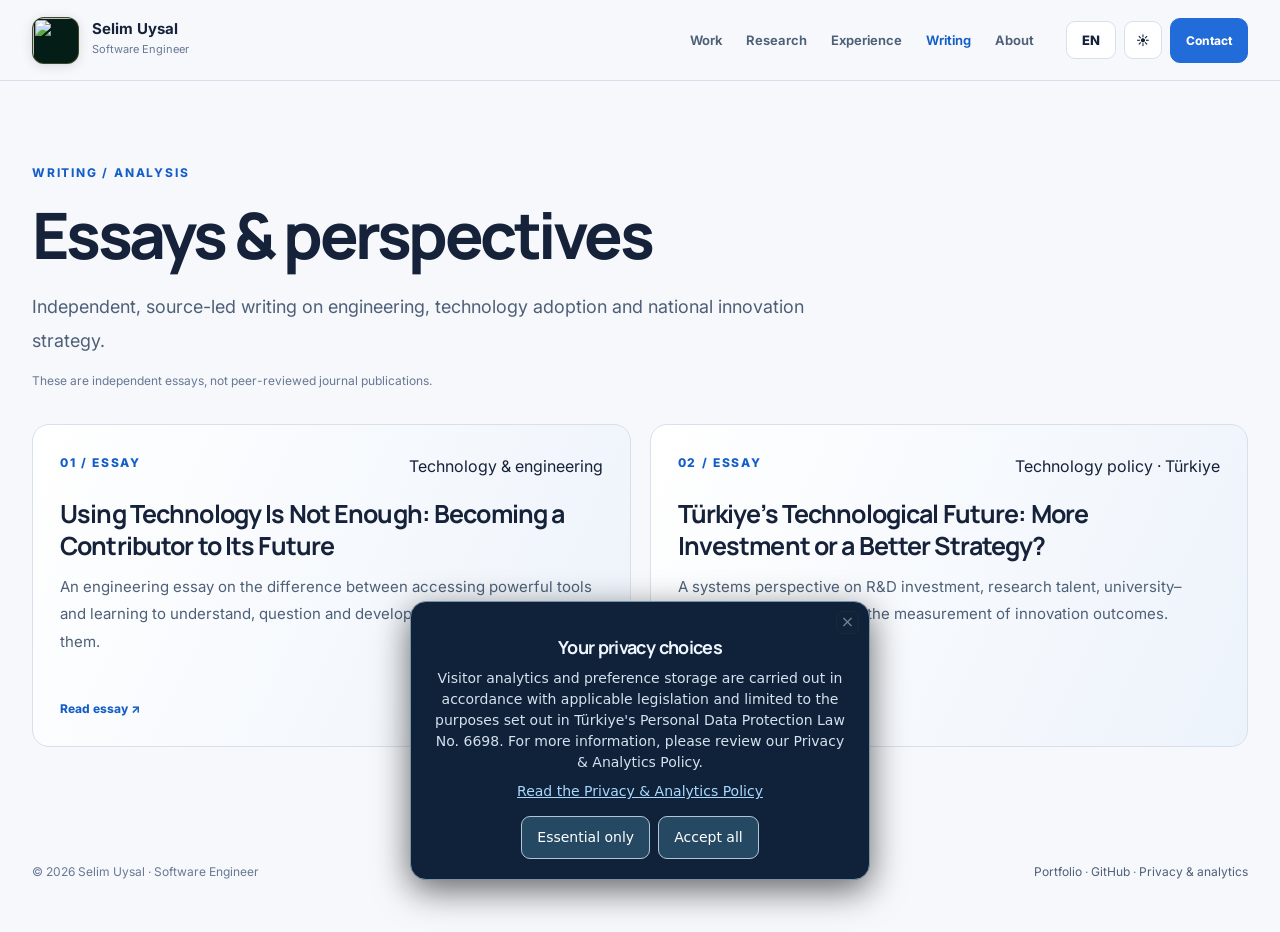
==== commit 3e44b84e: "Refresh analytics consent script cache version" ====
--- a/articles/index.html
+++ b/articles/index.html
@@ -2,7 +2,7 @@
 <html lang="en"><head><meta charset="utf-8"><meta name="viewport" content="width=device-width,initial-scale=1">
 <meta name="description" content="Independent, source-led essays by Selim Uysal on engineering, technology adoption and innovation policy."><meta name="author" content="Selim Uysal"><meta name="theme-color" content="#09111d">
 <title>Writing &amp; Analysis · Selim Uysal</title><link rel="canonical" href="https://selimuysal.github.io/articles/"><link rel="icon" href="../assets/favicon.png">
-<link rel="stylesheet" href="../assets/site.css?v=20261103-reading-comfort-v2"><style>[data-lang-content]{display:none}html[lang="en"] [data-lang-content="en"],html[lang="tr"] [data-lang-content="tr"]{display:inline}</style><script defer src="../assets/consent-analytics.js?v=20261103-v3-6"></script></head><body>
+<link rel="stylesheet" href="../assets/site.css?v=20261103-dark-theme-v4"><style>[data-lang-content]{display:none}html[lang="en"] [data-lang-content="en"],html[lang="tr"] [data-lang-content="tr"]{display:inline}</style><script defer src="../assets/consent-analytics.js?v=20261103-v3-7"></script></head><body>
 <a href="#main" class="skip"><span data-lang-content="en">Skip to content</span><span data-lang-content="tr">İçeriğe geç</span></a>
 <header class="site-header"><div class="container header-inner"><a href="../index.html" class="identity" aria-label="Selim Uysal — Portfolio"><img class="identity-mark" src="../assets/selim-monogram.webp" alt="" width="43" height="43" decoding="async"><span class="identity-name"><strong>Selim Uysal</strong><small>Software Engineer</small></span></a>
 <nav class="nav" aria-label="Primary navigation"><a href="../index.html#work"><span data-lang-content="en">Work</span><span data-lang-content="tr">Çalışmalar</span></a><a href="../index.html#research"><span data-lang-content="en">Research</span><span data-lang-content="tr">Araştırma</span></a><a href="../index.html#experience"><span data-lang-content="en">Experience</span><span data-lang-content="tr">Deneyim</span></a><a href="../index.html#writing" aria-current="page"><span data-lang-content="en">Writing</span><span data-lang-content="tr">Yazılar</span></a><a href="../index.html#about"><span data-lang-content="en">About</span><span data-lang-content="tr">Hakkımda</span></a></nav>
--- a/assets/site.css
+++ b/assets/site.css
@@ -1,8 +1,8 @@
 @import url('https://fonts.googleapis.com/css2?family=Inter:wght@400;500;600;700;800&family=Manrope:wght@400;500;600;700;800&display=swap');
-:root{--bg:#0b1422;--panel:#121f30;--panel-2:#18263a;--ink:#f1f5fb;--muted:#a2b2c7;--faint:#8292a9;--line:#29384c;--blue:#79aefe;--blue-strong:#377df0;--tag:#203149;--shadow:0 16px 52px #00000022;color-scheme:dark}
+:root{--bg:#1b2c40;--panel:#293e55;--panel-2:#344e69;--ink:#f1f5fb;--muted:#c1ccda;--faint:#aab9cc;--line:#435a73;--blue:#8dbbff;--blue-strong:#377df0;--tag:#304a65;--shadow:0 16px 52px #00000022;color-scheme:dark}
 :root[data-theme='light']{--bg:#f6f8fc;--panel:#fff;--panel-2:#edf3fb;--ink:#152239;--muted:#4e6078;--faint:#677993;--line:#d7e0eb;--blue:#145ec7;--blue-strong:#216cd9;--tag:#eaf0f8;--shadow:0 14px 40px #1a30531a;color-scheme:light}
 *{box-sizing:border-box}html{scroll-behavior:smooth;scroll-padding-top:110px}body{margin:0;background:var(--bg);color:var(--ink);font-family:Inter,ui-sans-serif,-apple-system,BlinkMacSystemFont,'Segoe UI',sans-serif;font-size:15px;line-height:1.68;-webkit-font-smoothing:antialiased}a{color:inherit;text-decoration:none}a:hover{color:var(--blue)}button,input{font:inherit}button{cursor:pointer}button:focus-visible,a:focus-visible,input:focus-visible{outline:3px solid var(--blue);outline-offset:4px}h1,h2,h3,h4,p{margin:0}h1,h2,h3,h4{font-family:Manrope,Inter,ui-sans-serif,sans-serif;letter-spacing:-.035em;line-height:1.2}p{color:var(--muted)}.skip{position:fixed;z-index:1000;top:-100px;left:20px;background:var(--ink);color:var(--bg);padding:10px 20px;border-radius:8px}.skip:focus{top:12px}.container{width:min(1220px,calc(100% - 64px));margin-inline:auto}.section{padding:84px 0;border-bottom:1px solid var(--line)}.eyebrow,.kicker{color:var(--blue);font-size:12px;font-weight:750;letter-spacing:.15em;text-transform:uppercase}.kicker{display:block;margin-bottom:15px}.section-heading{display:flex;justify-content:space-between;align-items:end;gap:30px;margin-bottom:30px}.section-heading h2{font-size:clamp(30px,4vw,45px);margin:6px 0 10px}.section-heading p{max-width:640px;font-size:15px}.plain-link{font-size:13px;color:var(--blue);font-weight:750;white-space:nowrap}.plain-link:hover{text-decoration:underline;text-underline-offset:5px}.site-header{position:sticky;top:0;z-index:100;border-bottom:1px solid var(--line);background:color-mix(in srgb,var(--bg) 93%,transparent);backdrop-filter:blur(18px)}.header-inner{min-height:80px;display:flex;align-items:center;gap:24px}.identity{display:flex;align-items:center;gap:13px;flex-shrink:0}.identity-mark{display:grid;place-items:center;width:43px;height:43px;background:var(--blue-strong);color:#fff;font-size:17px;font-weight:800;letter-spacing:-.06em;border-radius:12px}.identity-name{display:grid;gap:2px}.identity-name strong{font-size:15px;color:var(--ink);line-height:1.1}.identity-name small{font-size:11px;color:var(--faint)}.nav{display:flex;align-items:center;gap:24px;margin-left:auto}.nav a{font-size:13px;font-weight:650;color:var(--muted)}.nav a:hover,.nav a[aria-current=page]{color:var(--blue)}.header-actions{display:flex;align-items:center;gap:8px;margin-left:8px}.icon-btn,.lang-btn,.menu-btn{border:1px solid var(--line);border-radius:9px;height:38px;min-width:38px;background:var(--panel);color:var(--ink);display:grid;place-items:center;font-size:13px;font-weight:800}.lang-btn{width:50px}.icon-btn:hover,.lang-btn:hover,.menu-btn:hover{border-color:var(--blue)}.menu-btn{display:none}.mobile-nav{display:none}.small-cta{background:var(--blue-strong);color:#fff;border-radius:9px;padding:11px 15px;font-size:12px;font-weight:750;white-space:nowrap}.small-cta:hover{color:#fff;filter:brightness(1.12)}
-.hero{display:grid;grid-template-columns:minmax(0,1.06fr) minmax(320px,.94fr);gap:44px;align-items:center;padding:72px 0 64px}.hero h1{font-size:clamp(44px,5.05vw,76px);letter-spacing:-.07em;line-height:1.055;margin:19px 0 23px;max-width:780px}.hero h1 em{color:var(--blue);font-style:normal}.hero-lead{font-size:clamp(16px,1.5vw,18px);line-height:1.75;max-width:590px}.hero-actions{display:flex;flex-wrap:wrap;gap:12px;margin-top:31px}.button{display:inline-flex;align-items:center;justify-content:center;gap:11px;min-height:46px;padding:11px 18px;border-radius:10px;font-size:13px;font-weight:750;transition:transform .15s,filter .15s}.button:hover{transform:translateY(-2px)}.button-primary{background:var(--blue-strong);color:#fff}.button-primary:hover{color:#fff;filter:brightness(1.12)}.button-outline{border:1px solid var(--line);background:var(--panel);color:var(--ink)}.button-outline:hover{border-color:var(--blue)}.hero-notes{display:flex;flex-wrap:wrap;align-items:center;gap:9px;margin-top:28px;font-size:12px;color:var(--faint)}.hero-notes span:not(:last-child)::after{content:'·';margin-left:10px;color:var(--blue)}.hero-visual{position:relative;min-height:470px;border-radius:22px;border:1px solid var(--line);overflow:hidden;box-shadow:var(--shadow)}.hero-visual::after{content:'';position:absolute;inset:0;background:linear-gradient(90deg,#08132335,transparent 65%);pointer-events:none}.visual-content{position:absolute;z-index:1;bottom:28px;left:30px;right:25px}.visual-top{position:absolute;z-index:1;top:24px;left:26px;right:26px;display:flex;justify-content:space-between;align-items:center;gap:16px;color:#fff;font-size:11px;letter-spacing:.1em}.visual-top span{background:#08182cb5;padding:9px 12px;border-radius:8px}.visual-content strong{color:#fff;font-size:clamp(24px,3vw,35px);line-height:1.19;max-width:340px;display:block;letter-spacing:-.045em}.visual-content p{color:#e2eefa;font-size:12px;margin-top:9px}.metrics{display:grid;grid-template-columns:repeat(4,1fr);border:1px solid var(--line);border-radius:16px;margin-bottom:62px;background:var(--panel)}.metric{padding:20px 23px}.metric:not(:last-child){border-right:1px solid var(--line)}.metric strong{display:block;font-size:23px;line-height:1.2;margin-bottom:5px}.metric span{display:block;color:var(--muted);font-size:12px}
+.hero{display:grid;grid-template-columns:minmax(0,1.06fr) minmax(320px,.94fr);gap:44px;align-items:center;padding:72px 0 64px}.hero h1{font-size:clamp(44px,5.05vw,76px);letter-spacing:-.07em;line-height:1.055;margin:19px 0 23px;max-width:780px}.hero h1 em{color:var(--blue);font-style:normal}.hero-lead{font-size:clamp(16px,1.5vw,18px);line-height:1.75;max-width:590px}.hero-actions{display:flex;flex-wrap:wrap;gap:12px;margin-top:31px}.button{display:inline-flex;align-items:center;justify-content:center;gap:11px;min-height:46px;padding:11px 18px;border-radius:10px;font-size:13px;font-weight:750;transition:transform .15s,filter .15s}.button:hover{transform:translateY(-2px)}.button-primary{background:var(--blue-strong);color:#fff}.button-primary:hover{color:#fff;filter:brightness(1.12)}.button-outline{border:1px solid var(--line);background:var(--panel);color:var(--ink)}.button-outline:hover{border-color:var(--blue)}.hero-notes{display:flex;flex-wrap:wrap;align-items:center;gap:9px;margin-top:28px;font-size:12px;color:var(--faint)}.hero-notes span:not(:last-child)::after{content:'·';margin-left:10px;color:var(--blue)}.hero-visual{position:relative;min-height:470px;border-radius:22px;border:1px solid var(--line);overflow:hidden;box-shadow:var(--shadow)}.hero-visual::after{content:'';position:absolute;inset:0;background:linear-gradient(90deg,#08132335,transparent 65%);pointer-events:none}.visual-content{position:absolute;z-index:1;bottom:28px;left:30px;right:25px}.visual-top{position:absolute;z-index:1;top:24px;left:26px;right:26px;display:flex;justify-content:space-between;align-items:center;gap:16px;color:#fff;font-size:11px;letter-spacing:.1em}.visual-top span{background:rgba(27,44,64,.86);padding:9px 12px;border-radius:8px}.visual-content strong{color:#fff;font-size:clamp(24px,3vw,35px);line-height:1.19;max-width:340px;display:block;letter-spacing:-.045em}.visual-content p{color:#e2eefa;font-size:12px;margin-top:9px}.metrics{display:grid;grid-template-columns:repeat(4,1fr);border:1px solid var(--line);border-radius:16px;margin-bottom:62px;background:var(--panel)}.metric{padding:20px 23px}.metric:not(:last-child){border-right:1px solid var(--line)}.metric strong{display:block;font-size:23px;line-height:1.2;margin-bottom:5px}.metric span{display:block;color:var(--muted);font-size:12px}
 .project-grid{display:grid;grid-template-columns:repeat(2,minmax(0,1fr));gap:19px}.project-card{background:var(--panel);border:1px solid var(--line);border-radius:17px;min-width:0;padding:27px;display:flex;flex-direction:column;min-height:280px;transition:border-color .15s,transform .15s}.project-card:hover{border-color:var(--blue);transform:translateY(-2px)}.card-top{display:flex;justify-content:space-between;align-items:start;gap:15px;margin-bottom:18px}.project-number{font-size:12px;color:var(--blue);font-weight:800;letter-spacing:.14em}.project-kind{color:var(--faint);font-size:11px;text-transform:uppercase;letter-spacing:.08em}.project-card h3{font-size:23px;line-height:1.25;margin-bottom:11px}.project-card p{line-height:1.7;font-size:13px;flex:1;margin-bottom:20px}.tags{display:flex;flex-wrap:wrap;gap:7px}.tag{display:inline-block;border:1px solid var(--line);background:var(--tag);font-size:11px;color:var(--muted);border-radius:7px;padding:5px 8px;line-height:1.3}.project-actions{display:flex;flex-wrap:wrap;gap:16px;margin-top:23px}.project-actions a,.certificate a,.cv-card a{color:var(--blue);font-size:12px;font-weight:760}.project-actions a:hover,.certificate a:hover,.cv-card a:hover{text-decoration:underline;text-underline-offset:5px}.academic-grid{display:grid;grid-template-columns:repeat(3,minmax(0,1fr));gap:16px}.academic-grid .project-card{padding:23px;min-height:290px}.academic-grid .project-card h3{font-size:20px}.academic-grid .project-card p{font-size:12.5px}.section-note{margin-top:21px;font-size:12px;color:var(--faint)}
 .research-band{display:grid;grid-template-columns:1.45fr .75fr;gap:44px;background:var(--panel);border:1px solid var(--line);border-radius:20px;padding:43px;margin-bottom:36px}.research-band h3{font-size:clamp(24px,2.5vw,33px);margin:9px 0 18px}.research-band p{font-size:14px;line-height:1.9}.research-tags{display:flex;flex-wrap:wrap;gap:9px;align-content:start}.research-tags>h4{width:100%;font-size:13px;margin:7px 0 8px}.research-tags .tag{font-size:12px}.timeline{display:grid;grid-template-columns:repeat(3,minmax(0,1fr));gap:17px}.experience-card{border-top:2px solid var(--blue);background:var(--panel);border-radius:0 0 13px 13px;padding:27px;min-width:0}.experience-card time{font-size:12px;color:var(--blue);font-weight:750}.experience-card h3{font-size:21px;margin:15px 0 6px}.experience-card strong{font-size:12px;color:var(--ink)}.experience-card p{margin-top:13px;font-size:13px}.bottom-grid{display:grid;grid-template-columns:1fr 1fr;gap:35px}.info-card{background:var(--panel);border:1px solid var(--line);border-radius:16px;padding:28px}.info-card h3{font-size:21px;margin-bottom:17px}.info-card p{font-size:13px}.info-card .line{border-top:1px solid var(--line);margin:19px 0}.info-card h4{font-size:15px;margin:9px 0 5px}.certificate-grid,.cv-grid{display:grid;grid-template-columns:repeat(2,minmax(0,1fr));gap:18px}.certificate,.cv-card{border:1px solid var(--line);border-radius:16px;background:var(--panel);padding:27px}.certificate h3,.cv-card h3{font-size:20px;margin:8px 0 12px}.certificate p,.cv-card p{font-size:13px;margin-bottom:16px}.contact-panel{border:1px solid var(--line);border-radius:20px;padding:43px;background:linear-gradient(115deg,var(--panel),var(--panel-2));display:flex;justify-content:space-between;gap:24px;align-items:center}.contact-panel h2{font-size:clamp(25px,3vw,37px);margin:8px 0 10px}.contact-links{display:flex;gap:12px;flex-wrap:wrap}.footer{padding:34px 0 50px;display:flex;justify-content:space-between;gap:18px;color:var(--faint);font-size:12px}.footer a{color:var(--muted)}.footer a:hover{color:var(--blue)}
 .page-hero{padding:74px 0 43px}.page-hero h1{font-size:clamp(43px,5.5vw,68px);margin:14px 0 17px}.page-hero p{font-size:17px;max-width:730px}.search-panel{border:1px solid var(--line);background:var(--panel);border-radius:17px;padding:21px;margin-bottom:23px}.search-toolbar{display:flex;gap:13px;align-items:center;flex-wrap:wrap}.search-field{position:relative;flex:1;min-width:250px}.search-field input{width:100%;min-height:48px;padding:11px 16px 11px 43px;background:var(--bg);color:var(--ink);border:1px solid var(--line);border-radius:10px;outline:none}.search-field input:focus{border-color:var(--blue)}.search-icon{position:absolute;left:17px;top:13px;color:var(--faint);font-size:19px;pointer-events:none}.filter-buttons{display:flex;flex-wrap:wrap;gap:7px}.filter-buttons button{background:var(--tag);color:var(--muted);border:1px solid var(--line);border-radius:9px;padding:11px 14px;font-size:12px;font-weight:750}.filter-buttons button[aria-pressed=true]{color:#fff;background:var(--blue-strong);border-color:var(--blue-strong)}.search-bottom{display:flex;justify-content:space-between;gap:15px;flex-wrap:wrap;align-items:center;margin-top:15px;font-size:12px;color:var(--faint)}.suggestions{display:flex;gap:7px;flex-wrap:wrap}.suggestions button{border:1px solid var(--line);border-radius:8px;background:transparent;color:var(--muted);padding:5px 9px;font-size:11px}.suggestions button:hover{border-color:var(--blue)}.directory-results{padding-bottom:75px}.directory-results .project-card{min-height:270px}.empty-state{border:1px dashed var(--line);border-radius:12px;text-align:center;padding:60px 20px;color:var(--muted)}.directory-status{font-size:13px;color:var(--muted);margin-bottom:18px}
@@ -32,7 +32,7 @@
  z-index:0;background:linear-gradient(180deg,rgba(8,21,39,.05) 0%,transparent 42%,rgba(6,16,31,.93) 100%);
 }
 .visual-top,.visual-content{z-index:2;}
-.visual-top span{background:rgba(8,24,44,.82);color:#fff;backdrop-filter:blur(6px)}
+.visual-top span{background:rgba(35,55,78,.86);color:#fff;backdrop-filter:blur(6px)}
 .visual-content strong{color:#fff;text-shadow:0 2px 14px rgba(0,0,0,.6)}
 .visual-content p{color:#e1eaf6;text-shadow:0 1px 12px rgba(0,0,0,.55)}
 @media(max-width:630px){
@@ -79,22 +79,22 @@
 
 
 /* Immersive editorial hero: integrated portrait, accessible content and responsive stacking. */
-.hero{position:relative;isolation:isolate;overflow:hidden;display:flex;align-items:center;min-height:625px;border:1px solid var(--line);border-radius:22px;padding:0;margin:34px 0 54px;background:#091827;box-shadow:var(--shadow)}
+.hero{position:relative;isolation:isolate;overflow:hidden;display:flex;align-items:center;min-height:625px;border:1px solid var(--line);border-radius:22px;padding:0;margin:34px 0 54px;background:#1b2c40;box-shadow:var(--shadow)}
 .hero-copy{z-index:2;position:relative;flex:0 0 56%;width:56%;max-width:680px;min-width:0;padding:68px clamp(28px,4vw,64px);color:#fff}
 .hero .eyebrow{color:#a0caff}.hero h1{font-size:clamp(42px,4.25vw,67px);max-width:650px;line-height:1.08;letter-spacing:-.057em;margin:17px 0 20px;color:#fff}
 .hero h1 em{color:#a0caff}.hero .hero-lead{color:#dce7f2;max-width:530px;font-size:clamp(15px,1.3vw,18px);line-height:1.72}
 .hero .hero-notes{color:#c8d8ea}.hero .hero-notes span:not(:last-child)::after{color:#90bfff}
-.hero .button-primary{background:#357cec;color:#fff;border-color:#357cec}.hero .button-outline{color:#fff;background:rgba(13,31,51,.60);border-color:rgba(224,237,255,.40)}
-.hero .button-outline:hover{border-color:#e0ecff;background:rgba(20,42,65,.76);color:#fff}
-.hero-visual{position:absolute;inset:0;min-height:0;overflow:hidden;border:0;border-radius:0;background:#091827;box-shadow:none;pointer-events:none}
+.hero .button-primary{background:#357cec;color:#fff;border-color:#357cec}.hero .button-outline{color:#fff;background:rgba(27,44,64,.68);border-color:rgba(224,237,255,.40)}
+.hero .button-outline:hover{border-color:#e0ecff;background:rgba(42,64,91,.82);color:#fff}
+.hero-visual{position:absolute;inset:0;min-height:0;overflow:hidden;border:0;border-radius:0;background:#1b2c40;box-shadow:none;pointer-events:none}
 .hero-visual .portrait-photo{position:absolute;inset:0 0 0 auto;width:68%;height:100%;object-fit:cover;object-position:50% 28%;border-radius:0;display:block}
-.hero-visual::before{content:'';position:absolute;z-index:1;inset:0;background:linear-gradient(90deg,#091827 0%,rgba(9,24,39,.99) 27%,rgba(9,24,39,.93) 42%,rgba(9,24,39,.69) 55%,rgba(9,24,39,.20) 76%,transparent 91%);pointer-events:none}
-.hero-visual::after{content:'';position:absolute;z-index:1;inset:0;background:linear-gradient(0deg,rgba(7,21,38,.20),transparent 35%);pointer-events:none}
+.hero-visual::before{content:'';position:absolute;z-index:1;inset:0;background:linear-gradient(90deg,#1b2c40 0%,rgba(27,44,64,.99) 27%,rgba(27,44,64,.93) 42%,rgba(27,44,64,.69) 55%,rgba(27,44,64,.20) 76%,transparent 91%);pointer-events:none}
+.hero-visual::after{content:'';position:absolute;z-index:1;inset:0;background:linear-gradient(0deg,rgba(20,34,51,.20),transparent 35%);pointer-events:none}
 @media(max-width:900px){
  .hero{flex-direction:column;align-items:stretch;min-height:0;background:transparent;border:0;box-shadow:none;overflow:visible;gap:0;padding:0;margin:22px 0 38px}
  .hero-visual{position:relative;inset:auto;order:-1;display:block;flex:none;width:100%;height:clamp(315px,55vw,470px);border-radius:18px;border:1px solid var(--line);overflow:hidden;background:#d9e3ec;box-shadow:var(--shadow)}
  .hero-visual .portrait-photo{inset:0;width:100%;height:100%;object-fit:cover;object-position:50% 27%}
- .hero-visual::before{background:linear-gradient(0deg,rgba(9,24,39,.13),transparent 52%)}.hero-visual::after{display:none}
+ .hero-visual::before{background:linear-gradient(0deg,rgba(27,44,64,.13),transparent 52%)}.hero-visual::after{display:none}
  .hero-copy{max-width:none;width:100%;flex:none;color:var(--ink);padding:30px 2px 0}
  .hero .eyebrow{color:var(--blue)}.hero h1{color:var(--ink);margin-top:14px;max-width:830px;font-size:clamp(38px,5vw,58px)}
  .hero h1 em{color:var(--blue)}.hero .hero-lead{color:var(--muted);max-width:760px}
@@ -112,7 +112,7 @@
 @media(prefers-reduced-motion:reduce){.hero .button{transition:none}}
 
 /* Unified image/text hero and distinct theme-aware contrast. */
-.hero{--hero-fg:#fff;--hero-muted:#dce7f2;--hero-accent:#a0caff;--hero-gradient:linear-gradient(90deg,#091827 0%,rgba(9,24,39,.99) 27%,rgba(9,24,39,.92) 43%,rgba(9,24,39,.55) 60%,rgba(9,24,39,.06) 83%,transparent 98%)}
+.hero{--hero-fg:#fff;--hero-muted:#dce7f2;--hero-accent:#a0caff;--hero-gradient:linear-gradient(90deg,#1b2c40 0%,rgba(27,44,64,.99) 27%,rgba(27,44,64,.92) 43%,rgba(27,44,64,.55) 60%,rgba(27,44,64,.06) 83%,transparent 98%)}
 :root[data-theme="light"] .hero{--hero-fg:#152239;--hero-muted:#344660;--hero-accent:#235b9c;--hero-gradient:linear-gradient(90deg,#f5f8fd 0%,rgba(245,248,253,.99) 25%,rgba(245,248,253,.94) 43%,rgba(245,248,253,.60) 60%,rgba(245,248,253,.07) 83%,transparent 98%);background:#f5f8fd}
 .hero-copy,.hero h1{color:var(--hero-fg)}.hero h1 em,.hero .eyebrow{color:var(--hero-accent)}.hero .hero-lead,.hero .hero-notes{color:var(--hero-muted)}
 .hero-visual::before{background:var(--hero-gradient)}
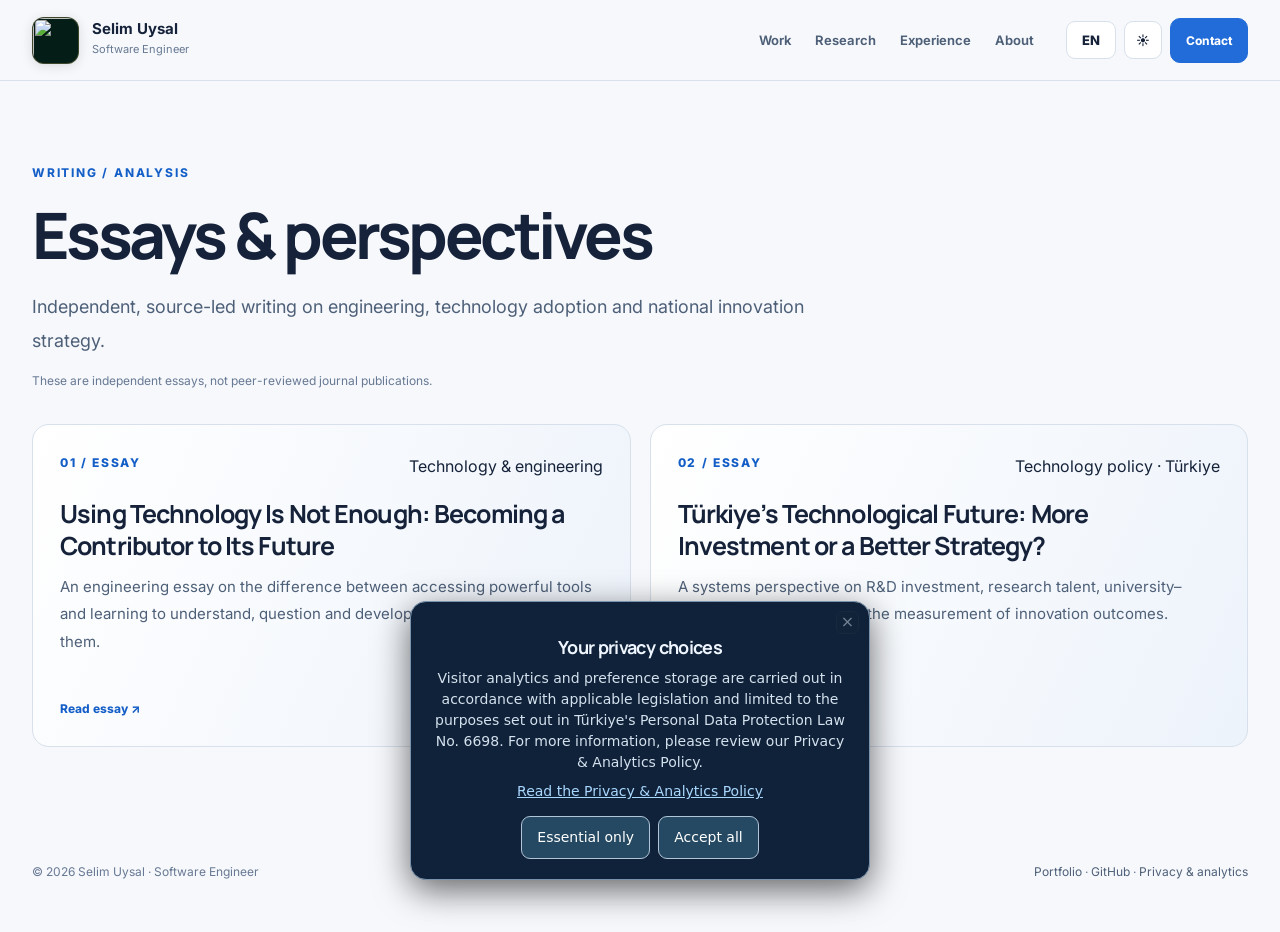
==== commit bec5655d: "Simplify header navigation to four sections" ====
--- a/articles/index.html
+++ b/articles/index.html
@@ -2,12 +2,12 @@
 <html lang="en"><head><meta charset="utf-8"><meta name="viewport" content="width=device-width,initial-scale=1">
 <meta name="description" content="Independent, source-led essays by Selim Uysal on engineering, technology adoption and innovation policy."><meta name="author" content="Selim Uysal"><meta name="theme-color" content="#09111d">
 <title>Writing &amp; Analysis · Selim Uysal</title><link rel="canonical" href="https://selimuysal.github.io/articles/"><link rel="icon" href="../assets/favicon.png">
-<link rel="stylesheet" href="../assets/site.css?v=20261103-dark-theme-v4"><style>[data-lang-content]{display:none}html[lang="en"] [data-lang-content="en"],html[lang="tr"] [data-lang-content="tr"]{display:inline}</style><script defer src="../assets/consent-analytics.js?v=20261103-v3-7"></script></head><body>
+<link rel="stylesheet" href="../assets/site.css?v=20261103-dark-theme-v5"><style>[data-lang-content]{display:none}html[lang="en"] [data-lang-content="en"],html[lang="tr"] [data-lang-content="tr"]{display:inline}</style><script defer src="../assets/consent-analytics.js?v=20261103-v3-7"></script></head><body>
 <a href="#main" class="skip"><span data-lang-content="en">Skip to content</span><span data-lang-content="tr">İçeriğe geç</span></a>
 <header class="site-header"><div class="container header-inner"><a href="../index.html" class="identity" aria-label="Selim Uysal — Portfolio"><img class="identity-mark" src="../assets/selim-monogram.webp" alt="" width="43" height="43" decoding="async"><span class="identity-name"><strong>Selim Uysal</strong><small>Software Engineer</small></span></a>
-<nav class="nav" aria-label="Primary navigation"><a href="../index.html#work"><span data-lang-content="en">Work</span><span data-lang-content="tr">Çalışmalar</span></a><a href="../index.html#research"><span data-lang-content="en">Research</span><span data-lang-content="tr">Araştırma</span></a><a href="../index.html#experience"><span data-lang-content="en">Experience</span><span data-lang-content="tr">Deneyim</span></a><a href="../index.html#writing" aria-current="page"><span data-lang-content="en">Writing</span><span data-lang-content="tr">Yazılar</span></a><a href="../index.html#about"><span data-lang-content="en">About</span><span data-lang-content="tr">Hakkımda</span></a></nav>
+<nav class="nav" aria-label="Primary navigation"><a href="../index.html#work"><span data-lang-content="en">Work</span><span data-lang-content="tr">Çalışmalar</span></a><a href="../index.html#research"><span data-lang-content="en">Research</span><span data-lang-content="tr">Araştırma</span></a><a href="../index.html#experience"><span data-lang-content="en">Experience</span><span data-lang-content="tr">Deneyim</span></a><a href="../index.html#about"><span data-lang-content="en">About</span><span data-lang-content="tr">Hakkımda</span></a></nav>
 <div class="header-actions"><button class="lang-btn" type="button" data-lang aria-label="Switch language">EN</button><button class="icon-btn" type="button" data-toggle-theme aria-label="Change theme" title="Change theme">☾</button><a class="small-cta" href="../index.html#contact"><span data-lang-content="en">Contact</span><span data-lang-content="tr">İletişim</span></a><button class="menu-btn" type="button" data-menu aria-expanded="false" aria-controls="mobile-nav" aria-label="Toggle navigation">☰</button></div></div>
-<nav class="container mobile-nav" id="mobile-nav" aria-label="Mobile navigation"><a href="../index.html#work"><span data-lang-content="en">Work</span><span data-lang-content="tr">Çalışmalar</span></a><a href="../index.html#research"><span data-lang-content="en">Research</span><span data-lang-content="tr">Araştırma</span></a><a href="../index.html#experience"><span data-lang-content="en">Experience</span><span data-lang-content="tr">Deneyim</span></a><a href="../index.html#writing" aria-current="page"><span data-lang-content="en">Writing</span><span data-lang-content="tr">Yazılar</span></a><a href="../index.html#about"><span data-lang-content="en">About</span><span data-lang-content="tr">Hakkımda</span></a><a href="../index.html#contact"><span data-lang-content="en">Contact</span><span data-lang-content="tr">İletişim</span></a></nav></header>
+<nav class="container mobile-nav" id="mobile-nav" aria-label="Mobile navigation"><a href="../index.html#work"><span data-lang-content="en">Work</span><span data-lang-content="tr">Çalışmalar</span></a><a href="../index.html#research"><span data-lang-content="en">Research</span><span data-lang-content="tr">Araştırma</span></a><a href="../index.html#experience"><span data-lang-content="en">Experience</span><span data-lang-content="tr">Deneyim</span></a><a href="../index.html#about"><span data-lang-content="en">About</span><span data-lang-content="tr">Hakkımda</span></a><a href="../index.html#contact"><span data-lang-content="en">Contact</span><span data-lang-content="tr">İletişim</span></a></nav></header>
 <main id="main" class="container"><section class="writing-directory-intro"><span class="eyebrow">WRITING / ANALYSIS</span><h1><span data-lang-content="en">Essays &amp; perspectives</span><span data-lang-content="tr">Yazılar ve değerlendirmeler</span></h1><p><span data-lang-content="en">Independent, source-led writing on engineering, technology adoption and national innovation strategy.</span><span data-lang-content="tr">Mühendislik, teknoloji kullanımı ve ulusal inovasyon stratejisi üzerine bağımsız, kaynaklara dayalı yazılar.</span></p><p class="writing-disclaimer"><span data-lang-content="en">These are independent essays, not peer-reviewed journal publications.</span><span data-lang-content="tr">Bunlar bağımsız yazılardır; hakemli dergi yayını değildir.</span></p></section>
 <div class="writing-grid article-directory-grid"><article class="writing-card"><div class="writing-meta"><span>01 / ESSAY</span><span data-lang-content="en">Technology &amp; engineering</span><span data-lang-content="tr">Teknoloji ve mühendislik</span></div><h3><span data-lang-content="en">Using Technology Is Not Enough: Becoming a Contributor to Its Future</span><span data-lang-content="tr">Teknolojiyi Kullanmak Yetmez: Geleceği Şekillendirenlerden Biri Olmak</span></h3><p><span data-lang-content="en">An engineering essay on the difference between accessing powerful tools and learning to understand, question and develop the systems beneath them.</span><span data-lang-content="tr">Güçlü araçlara erişmek ile onların arkasındaki sistemleri anlamak, sorgulamak ve geliştirmek arasındaki fark üzerine bir mühendislik yazısı.</span></p><a class="text-link" href="./technology-and-engineering.html"><span data-lang-content="en">Read essay ↗</span><span data-lang-content="tr">Yazıyı oku ↗</span></a></article>
 <article class="writing-card"><div class="writing-meta"><span>02 / ESSAY</span><span data-lang-content="en">Technology policy · Türkiye</span><span data-lang-content="tr">Teknoloji politikası · Türkiye</span></div><h3><span data-lang-content="en">Türkiye’s Technological Future: More Investment or a Better Strategy?</span><span data-lang-content="tr">Türkiye’nin Teknolojik Geleceği: Daha Fazla Yatırım mı, Daha Doğru Strateji mi?</span></h3><p><span data-lang-content="en">A systems perspective on R&amp;D investment, research talent, university–industry collaboration and the measurement of innovation outcomes.</span><span data-lang-content="tr">Ar-Ge yatırımları, araştırmacı yetiştirme, üniversite–sanayi iş birliği ve inovasyon sonuçlarını sistem yaklaşımıyla ele alan bir inceleme.</span></p><a class="text-link" href="./turkiye-technology-strategy.html"><span data-lang-content="en">Read essay ↗</span><span data-lang-content="tr">Yazıyı oku ↗</span></a></article></div></main>
--- a/assets/site.css
+++ b/assets/site.css
@@ -1,8 +1,8 @@
 @import url('https://fonts.googleapis.com/css2?family=Inter:wght@400;500;600;700;800&family=Manrope:wght@400;500;600;700;800&display=swap');
-:root{--bg:#1b2c40;--panel:#293e55;--panel-2:#344e69;--ink:#f1f5fb;--muted:#c1ccda;--faint:#aab9cc;--line:#435a73;--blue:#8dbbff;--blue-strong:#377df0;--tag:#304a65;--shadow:0 16px 52px #00000022;color-scheme:dark}
+:root{--bg:#16263A;--panel:#22364D;--panel-2:#2B4059;--ink:#f1f5fb;--muted:#c1ccda;--faint:#aab9cc;--line:#3D526A;--blue:#8dbbff;--blue-strong:#377df0;--tag:#2B4059;--shadow:0 16px 52px #00000022;color-scheme:dark}
 :root[data-theme='light']{--bg:#f6f8fc;--panel:#fff;--panel-2:#edf3fb;--ink:#152239;--muted:#4e6078;--faint:#677993;--line:#d7e0eb;--blue:#145ec7;--blue-strong:#216cd9;--tag:#eaf0f8;--shadow:0 14px 40px #1a30531a;color-scheme:light}
 *{box-sizing:border-box}html{scroll-behavior:smooth;scroll-padding-top:110px}body{margin:0;background:var(--bg);color:var(--ink);font-family:Inter,ui-sans-serif,-apple-system,BlinkMacSystemFont,'Segoe UI',sans-serif;font-size:15px;line-height:1.68;-webkit-font-smoothing:antialiased}a{color:inherit;text-decoration:none}a:hover{color:var(--blue)}button,input{font:inherit}button{cursor:pointer}button:focus-visible,a:focus-visible,input:focus-visible{outline:3px solid var(--blue);outline-offset:4px}h1,h2,h3,h4,p{margin:0}h1,h2,h3,h4{font-family:Manrope,Inter,ui-sans-serif,sans-serif;letter-spacing:-.035em;line-height:1.2}p{color:var(--muted)}.skip{position:fixed;z-index:1000;top:-100px;left:20px;background:var(--ink);color:var(--bg);padding:10px 20px;border-radius:8px}.skip:focus{top:12px}.container{width:min(1220px,calc(100% - 64px));margin-inline:auto}.section{padding:84px 0;border-bottom:1px solid var(--line)}.eyebrow,.kicker{color:var(--blue);font-size:12px;font-weight:750;letter-spacing:.15em;text-transform:uppercase}.kicker{display:block;margin-bottom:15px}.section-heading{display:flex;justify-content:space-between;align-items:end;gap:30px;margin-bottom:30px}.section-heading h2{font-size:clamp(30px,4vw,45px);margin:6px 0 10px}.section-heading p{max-width:640px;font-size:15px}.plain-link{font-size:13px;color:var(--blue);font-weight:750;white-space:nowrap}.plain-link:hover{text-decoration:underline;text-underline-offset:5px}.site-header{position:sticky;top:0;z-index:100;border-bottom:1px solid var(--line);background:color-mix(in srgb,var(--bg) 93%,transparent);backdrop-filter:blur(18px)}.header-inner{min-height:80px;display:flex;align-items:center;gap:24px}.identity{display:flex;align-items:center;gap:13px;flex-shrink:0}.identity-mark{display:grid;place-items:center;width:43px;height:43px;background:var(--blue-strong);color:#fff;font-size:17px;font-weight:800;letter-spacing:-.06em;border-radius:12px}.identity-name{display:grid;gap:2px}.identity-name strong{font-size:15px;color:var(--ink);line-height:1.1}.identity-name small{font-size:11px;color:var(--faint)}.nav{display:flex;align-items:center;gap:24px;margin-left:auto}.nav a{font-size:13px;font-weight:650;color:var(--muted)}.nav a:hover,.nav a[aria-current=page]{color:var(--blue)}.header-actions{display:flex;align-items:center;gap:8px;margin-left:8px}.icon-btn,.lang-btn,.menu-btn{border:1px solid var(--line);border-radius:9px;height:38px;min-width:38px;background:var(--panel);color:var(--ink);display:grid;place-items:center;font-size:13px;font-weight:800}.lang-btn{width:50px}.icon-btn:hover,.lang-btn:hover,.menu-btn:hover{border-color:var(--blue)}.menu-btn{display:none}.mobile-nav{display:none}.small-cta{background:var(--blue-strong);color:#fff;border-radius:9px;padding:11px 15px;font-size:12px;font-weight:750;white-space:nowrap}.small-cta:hover{color:#fff;filter:brightness(1.12)}
-.hero{display:grid;grid-template-columns:minmax(0,1.06fr) minmax(320px,.94fr);gap:44px;align-items:center;padding:72px 0 64px}.hero h1{font-size:clamp(44px,5.05vw,76px);letter-spacing:-.07em;line-height:1.055;margin:19px 0 23px;max-width:780px}.hero h1 em{color:var(--blue);font-style:normal}.hero-lead{font-size:clamp(16px,1.5vw,18px);line-height:1.75;max-width:590px}.hero-actions{display:flex;flex-wrap:wrap;gap:12px;margin-top:31px}.button{display:inline-flex;align-items:center;justify-content:center;gap:11px;min-height:46px;padding:11px 18px;border-radius:10px;font-size:13px;font-weight:750;transition:transform .15s,filter .15s}.button:hover{transform:translateY(-2px)}.button-primary{background:var(--blue-strong);color:#fff}.button-primary:hover{color:#fff;filter:brightness(1.12)}.button-outline{border:1px solid var(--line);background:var(--panel);color:var(--ink)}.button-outline:hover{border-color:var(--blue)}.hero-notes{display:flex;flex-wrap:wrap;align-items:center;gap:9px;margin-top:28px;font-size:12px;color:var(--faint)}.hero-notes span:not(:last-child)::after{content:'·';margin-left:10px;color:var(--blue)}.hero-visual{position:relative;min-height:470px;border-radius:22px;border:1px solid var(--line);overflow:hidden;box-shadow:var(--shadow)}.hero-visual::after{content:'';position:absolute;inset:0;background:linear-gradient(90deg,#08132335,transparent 65%);pointer-events:none}.visual-content{position:absolute;z-index:1;bottom:28px;left:30px;right:25px}.visual-top{position:absolute;z-index:1;top:24px;left:26px;right:26px;display:flex;justify-content:space-between;align-items:center;gap:16px;color:#fff;font-size:11px;letter-spacing:.1em}.visual-top span{background:rgba(27,44,64,.86);padding:9px 12px;border-radius:8px}.visual-content strong{color:#fff;font-size:clamp(24px,3vw,35px);line-height:1.19;max-width:340px;display:block;letter-spacing:-.045em}.visual-content p{color:#e2eefa;font-size:12px;margin-top:9px}.metrics{display:grid;grid-template-columns:repeat(4,1fr);border:1px solid var(--line);border-radius:16px;margin-bottom:62px;background:var(--panel)}.metric{padding:20px 23px}.metric:not(:last-child){border-right:1px solid var(--line)}.metric strong{display:block;font-size:23px;line-height:1.2;margin-bottom:5px}.metric span{display:block;color:var(--muted);font-size:12px}
+.hero{display:grid;grid-template-columns:minmax(0,1.06fr) minmax(320px,.94fr);gap:44px;align-items:center;padding:72px 0 64px}.hero h1{font-size:clamp(44px,5.05vw,76px);letter-spacing:-.07em;line-height:1.055;margin:19px 0 23px;max-width:780px}.hero h1 em{color:var(--blue);font-style:normal}.hero-lead{font-size:clamp(16px,1.5vw,18px);line-height:1.75;max-width:590px}.hero-actions{display:flex;flex-wrap:wrap;gap:12px;margin-top:31px}.button{display:inline-flex;align-items:center;justify-content:center;gap:11px;min-height:46px;padding:11px 18px;border-radius:10px;font-size:13px;font-weight:750;transition:transform .15s,filter .15s}.button:hover{transform:translateY(-2px)}.button-primary{background:var(--blue-strong);color:#fff}.button-primary:hover{color:#fff;filter:brightness(1.12)}.button-outline{border:1px solid var(--line);background:var(--panel);color:var(--ink)}.button-outline:hover{border-color:var(--blue)}.hero-notes{display:flex;flex-wrap:wrap;align-items:center;gap:9px;margin-top:28px;font-size:12px;color:var(--faint)}.hero-notes span:not(:last-child)::after{content:'·';margin-left:10px;color:var(--blue)}.hero-visual{position:relative;min-height:470px;border-radius:22px;border:1px solid var(--line);overflow:hidden;box-shadow:var(--shadow)}.hero-visual::after{content:'';position:absolute;inset:0;background:linear-gradient(90deg,#08132335,transparent 65%);pointer-events:none}.visual-content{position:absolute;z-index:1;bottom:28px;left:30px;right:25px}.visual-top{position:absolute;z-index:1;top:24px;left:26px;right:26px;display:flex;justify-content:space-between;align-items:center;gap:16px;color:#fff;font-size:11px;letter-spacing:.1em}.visual-top span{background:rgba(22,38,58,.86);padding:9px 12px;border-radius:8px}.visual-content strong{color:#fff;font-size:clamp(24px,3vw,35px);line-height:1.19;max-width:340px;display:block;letter-spacing:-.045em}.visual-content p{color:#e2eefa;font-size:12px;margin-top:9px}.metrics{display:grid;grid-template-columns:repeat(4,1fr);border:1px solid var(--line);border-radius:16px;margin-bottom:62px;background:var(--panel)}.metric{padding:20px 23px}.metric:not(:last-child){border-right:1px solid var(--line)}.metric strong{display:block;font-size:23px;line-height:1.2;margin-bottom:5px}.metric span{display:block;color:var(--muted);font-size:12px}
 .project-grid{display:grid;grid-template-columns:repeat(2,minmax(0,1fr));gap:19px}.project-card{background:var(--panel);border:1px solid var(--line);border-radius:17px;min-width:0;padding:27px;display:flex;flex-direction:column;min-height:280px;transition:border-color .15s,transform .15s}.project-card:hover{border-color:var(--blue);transform:translateY(-2px)}.card-top{display:flex;justify-content:space-between;align-items:start;gap:15px;margin-bottom:18px}.project-number{font-size:12px;color:var(--blue);font-weight:800;letter-spacing:.14em}.project-kind{color:var(--faint);font-size:11px;text-transform:uppercase;letter-spacing:.08em}.project-card h3{font-size:23px;line-height:1.25;margin-bottom:11px}.project-card p{line-height:1.7;font-size:13px;flex:1;margin-bottom:20px}.tags{display:flex;flex-wrap:wrap;gap:7px}.tag{display:inline-block;border:1px solid var(--line);background:var(--tag);font-size:11px;color:var(--muted);border-radius:7px;padding:5px 8px;line-height:1.3}.project-actions{display:flex;flex-wrap:wrap;gap:16px;margin-top:23px}.project-actions a,.certificate a,.cv-card a{color:var(--blue);font-size:12px;font-weight:760}.project-actions a:hover,.certificate a:hover,.cv-card a:hover{text-decoration:underline;text-underline-offset:5px}.academic-grid{display:grid;grid-template-columns:repeat(3,minmax(0,1fr));gap:16px}.academic-grid .project-card{padding:23px;min-height:290px}.academic-grid .project-card h3{font-size:20px}.academic-grid .project-card p{font-size:12.5px}.section-note{margin-top:21px;font-size:12px;color:var(--faint)}
 .research-band{display:grid;grid-template-columns:1.45fr .75fr;gap:44px;background:var(--panel);border:1px solid var(--line);border-radius:20px;padding:43px;margin-bottom:36px}.research-band h3{font-size:clamp(24px,2.5vw,33px);margin:9px 0 18px}.research-band p{font-size:14px;line-height:1.9}.research-tags{display:flex;flex-wrap:wrap;gap:9px;align-content:start}.research-tags>h4{width:100%;font-size:13px;margin:7px 0 8px}.research-tags .tag{font-size:12px}.timeline{display:grid;grid-template-columns:repeat(3,minmax(0,1fr));gap:17px}.experience-card{border-top:2px solid var(--blue);background:var(--panel);border-radius:0 0 13px 13px;padding:27px;min-width:0}.experience-card time{font-size:12px;color:var(--blue);font-weight:750}.experience-card h3{font-size:21px;margin:15px 0 6px}.experience-card strong{font-size:12px;color:var(--ink)}.experience-card p{margin-top:13px;font-size:13px}.bottom-grid{display:grid;grid-template-columns:1fr 1fr;gap:35px}.info-card{background:var(--panel);border:1px solid var(--line);border-radius:16px;padding:28px}.info-card h3{font-size:21px;margin-bottom:17px}.info-card p{font-size:13px}.info-card .line{border-top:1px solid var(--line);margin:19px 0}.info-card h4{font-size:15px;margin:9px 0 5px}.certificate-grid,.cv-grid{display:grid;grid-template-columns:repeat(2,minmax(0,1fr));gap:18px}.certificate,.cv-card{border:1px solid var(--line);border-radius:16px;background:var(--panel);padding:27px}.certificate h3,.cv-card h3{font-size:20px;margin:8px 0 12px}.certificate p,.cv-card p{font-size:13px;margin-bottom:16px}.contact-panel{border:1px solid var(--line);border-radius:20px;padding:43px;background:linear-gradient(115deg,var(--panel),var(--panel-2));display:flex;justify-content:space-between;gap:24px;align-items:center}.contact-panel h2{font-size:clamp(25px,3vw,37px);margin:8px 0 10px}.contact-links{display:flex;gap:12px;flex-wrap:wrap}.footer{padding:34px 0 50px;display:flex;justify-content:space-between;gap:18px;color:var(--faint);font-size:12px}.footer a{color:var(--muted)}.footer a:hover{color:var(--blue)}
 .page-hero{padding:74px 0 43px}.page-hero h1{font-size:clamp(43px,5.5vw,68px);margin:14px 0 17px}.page-hero p{font-size:17px;max-width:730px}.search-panel{border:1px solid var(--line);background:var(--panel);border-radius:17px;padding:21px;margin-bottom:23px}.search-toolbar{display:flex;gap:13px;align-items:center;flex-wrap:wrap}.search-field{position:relative;flex:1;min-width:250px}.search-field input{width:100%;min-height:48px;padding:11px 16px 11px 43px;background:var(--bg);color:var(--ink);border:1px solid var(--line);border-radius:10px;outline:none}.search-field input:focus{border-color:var(--blue)}.search-icon{position:absolute;left:17px;top:13px;color:var(--faint);font-size:19px;pointer-events:none}.filter-buttons{display:flex;flex-wrap:wrap;gap:7px}.filter-buttons button{background:var(--tag);color:var(--muted);border:1px solid var(--line);border-radius:9px;padding:11px 14px;font-size:12px;font-weight:750}.filter-buttons button[aria-pressed=true]{color:#fff;background:var(--blue-strong);border-color:var(--blue-strong)}.search-bottom{display:flex;justify-content:space-between;gap:15px;flex-wrap:wrap;align-items:center;margin-top:15px;font-size:12px;color:var(--faint)}.suggestions{display:flex;gap:7px;flex-wrap:wrap}.suggestions button{border:1px solid var(--line);border-radius:8px;background:transparent;color:var(--muted);padding:5px 9px;font-size:11px}.suggestions button:hover{border-color:var(--blue)}.directory-results{padding-bottom:75px}.directory-results .project-card{min-height:270px}.empty-state{border:1px dashed var(--line);border-radius:12px;text-align:center;padding:60px 20px;color:var(--muted)}.directory-status{font-size:13px;color:var(--muted);margin-bottom:18px}
@@ -79,22 +79,22 @@
 
 
 /* Immersive editorial hero: integrated portrait, accessible content and responsive stacking. */
-.hero{position:relative;isolation:isolate;overflow:hidden;display:flex;align-items:center;min-height:625px;border:1px solid var(--line);border-radius:22px;padding:0;margin:34px 0 54px;background:#1b2c40;box-shadow:var(--shadow)}
+.hero{position:relative;isolation:isolate;overflow:hidden;display:flex;align-items:center;min-height:625px;border:1px solid var(--line);border-radius:22px;padding:0;margin:34px 0 54px;background:#16263A;box-shadow:var(--shadow)}
 .hero-copy{z-index:2;position:relative;flex:0 0 56%;width:56%;max-width:680px;min-width:0;padding:68px clamp(28px,4vw,64px);color:#fff}
 .hero .eyebrow{color:#a0caff}.hero h1{font-size:clamp(42px,4.25vw,67px);max-width:650px;line-height:1.08;letter-spacing:-.057em;margin:17px 0 20px;color:#fff}
 .hero h1 em{color:#a0caff}.hero .hero-lead{color:#dce7f2;max-width:530px;font-size:clamp(15px,1.3vw,18px);line-height:1.72}
 .hero .hero-notes{color:#c8d8ea}.hero .hero-notes span:not(:last-child)::after{color:#90bfff}
-.hero .button-primary{background:#357cec;color:#fff;border-color:#357cec}.hero .button-outline{color:#fff;background:rgba(27,44,64,.68);border-color:rgba(224,237,255,.40)}
+.hero .button-primary{background:#357cec;color:#fff;border-color:#357cec}.hero .button-outline{color:#fff;background:rgba(22,38,58,.68);border-color:rgba(224,237,255,.40)}
 .hero .button-outline:hover{border-color:#e0ecff;background:rgba(42,64,91,.82);color:#fff}
-.hero-visual{position:absolute;inset:0;min-height:0;overflow:hidden;border:0;border-radius:0;background:#1b2c40;box-shadow:none;pointer-events:none}
+.hero-visual{position:absolute;inset:0;min-height:0;overflow:hidden;border:0;border-radius:0;background:#16263A;box-shadow:none;pointer-events:none}
 .hero-visual .portrait-photo{position:absolute;inset:0 0 0 auto;width:68%;height:100%;object-fit:cover;object-position:50% 28%;border-radius:0;display:block}
-.hero-visual::before{content:'';position:absolute;z-index:1;inset:0;background:linear-gradient(90deg,#1b2c40 0%,rgba(27,44,64,.99) 27%,rgba(27,44,64,.93) 42%,rgba(27,44,64,.69) 55%,rgba(27,44,64,.20) 76%,transparent 91%);pointer-events:none}
+.hero-visual::before{content:'';position:absolute;z-index:1;inset:0;background:linear-gradient(90deg,#16263A 0%,rgba(22,38,58,.99) 27%,rgba(22,38,58,.93) 42%,rgba(22,38,58,.69) 55%,rgba(22,38,58,.20) 76%,transparent 91%);pointer-events:none}
 .hero-visual::after{content:'';position:absolute;z-index:1;inset:0;background:linear-gradient(0deg,rgba(20,34,51,.20),transparent 35%);pointer-events:none}
 @media(max-width:900px){
  .hero{flex-direction:column;align-items:stretch;min-height:0;background:transparent;border:0;box-shadow:none;overflow:visible;gap:0;padding:0;margin:22px 0 38px}
  .hero-visual{position:relative;inset:auto;order:-1;display:block;flex:none;width:100%;height:clamp(315px,55vw,470px);border-radius:18px;border:1px solid var(--line);overflow:hidden;background:#d9e3ec;box-shadow:var(--shadow)}
  .hero-visual .portrait-photo{inset:0;width:100%;height:100%;object-fit:cover;object-position:50% 27%}
- .hero-visual::before{background:linear-gradient(0deg,rgba(27,44,64,.13),transparent 52%)}.hero-visual::after{display:none}
+ .hero-visual::before{background:linear-gradient(0deg,rgba(22,38,58,.13),transparent 52%)}.hero-visual::after{display:none}
  .hero-copy{max-width:none;width:100%;flex:none;color:var(--ink);padding:30px 2px 0}
  .hero .eyebrow{color:var(--blue)}.hero h1{color:var(--ink);margin-top:14px;max-width:830px;font-size:clamp(38px,5vw,58px)}
  .hero h1 em{color:var(--blue)}.hero .hero-lead{color:var(--muted);max-width:760px}
@@ -112,7 +112,7 @@
 @media(prefers-reduced-motion:reduce){.hero .button{transition:none}}
 
 /* Unified image/text hero and distinct theme-aware contrast. */
-.hero{--hero-fg:#fff;--hero-muted:#dce7f2;--hero-accent:#a0caff;--hero-gradient:linear-gradient(90deg,#1b2c40 0%,rgba(27,44,64,.99) 27%,rgba(27,44,64,.92) 43%,rgba(27,44,64,.55) 60%,rgba(27,44,64,.06) 83%,transparent 98%)}
+.hero{--hero-fg:#fff;--hero-muted:#dce7f2;--hero-accent:#a0caff;--hero-gradient:linear-gradient(90deg,#16263A 0%,rgba(22,38,58,.99) 27%,rgba(22,38,58,.92) 43%,rgba(22,38,58,.55) 60%,rgba(22,38,58,.06) 83%,transparent 98%)}
 :root[data-theme="light"] .hero{--hero-fg:#152239;--hero-muted:#344660;--hero-accent:#235b9c;--hero-gradient:linear-gradient(90deg,#f5f8fd 0%,rgba(245,248,253,.99) 25%,rgba(245,248,253,.94) 43%,rgba(245,248,253,.60) 60%,rgba(245,248,253,.07) 83%,transparent 98%);background:#f5f8fd}
 .hero-copy,.hero h1{color:var(--hero-fg)}.hero h1 em,.hero .eyebrow{color:var(--hero-accent)}.hero .hero-lead,.hero .hero-notes{color:var(--hero-muted)}
 .hero-visual::before{background:var(--hero-gradient)}
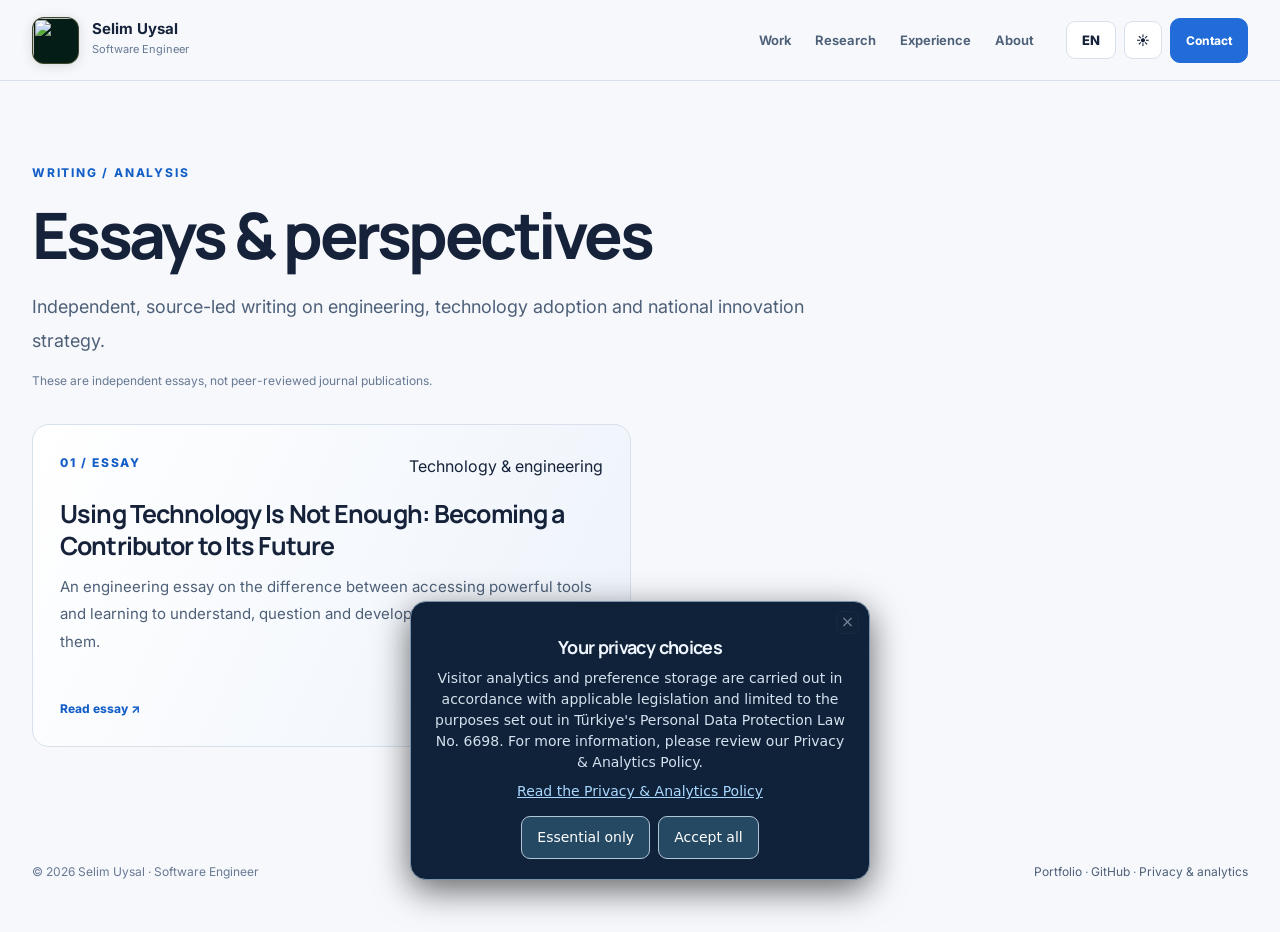
==== commit 3a8b7a49: "Keep one essay in writing directory" ====
--- a/articles/index.html
+++ b/articles/index.html
@@ -10,7 +10,7 @@
 <nav class="container mobile-nav" id="mobile-nav" aria-label="Mobile navigation"><a href="../index.html#work"><span data-lang-content="en">Work</span><span data-lang-content="tr">Çalışmalar</span></a><a href="../index.html#research"><span data-lang-content="en">Research</span><span data-lang-content="tr">Araştırma</span></a><a href="../index.html#experience"><span data-lang-content="en">Experience</span><span data-lang-content="tr">Deneyim</span></a><a href="../index.html#about"><span data-lang-content="en">About</span><span data-lang-content="tr">Hakkımda</span></a><a href="../index.html#contact"><span data-lang-content="en">Contact</span><span data-lang-content="tr">İletişim</span></a></nav></header>
 <main id="main" class="container"><section class="writing-directory-intro"><span class="eyebrow">WRITING / ANALYSIS</span><h1><span data-lang-content="en">Essays &amp; perspectives</span><span data-lang-content="tr">Yazılar ve değerlendirmeler</span></h1><p><span data-lang-content="en">Independent, source-led writing on engineering, technology adoption and national innovation strategy.</span><span data-lang-content="tr">Mühendislik, teknoloji kullanımı ve ulusal inovasyon stratejisi üzerine bağımsız, kaynaklara dayalı yazılar.</span></p><p class="writing-disclaimer"><span data-lang-content="en">These are independent essays, not peer-reviewed journal publications.</span><span data-lang-content="tr">Bunlar bağımsız yazılardır; hakemli dergi yayını değildir.</span></p></section>
 <div class="writing-grid article-directory-grid"><article class="writing-card"><div class="writing-meta"><span>01 / ESSAY</span><span data-lang-content="en">Technology &amp; engineering</span><span data-lang-content="tr">Teknoloji ve mühendislik</span></div><h3><span data-lang-content="en">Using Technology Is Not Enough: Becoming a Contributor to Its Future</span><span data-lang-content="tr">Teknolojiyi Kullanmak Yetmez: Geleceği Şekillendirenlerden Biri Olmak</span></h3><p><span data-lang-content="en">An engineering essay on the difference between accessing powerful tools and learning to understand, question and develop the systems beneath them.</span><span data-lang-content="tr">Güçlü araçlara erişmek ile onların arkasındaki sistemleri anlamak, sorgulamak ve geliştirmek arasındaki fark üzerine bir mühendislik yazısı.</span></p><a class="text-link" href="./technology-and-engineering.html"><span data-lang-content="en">Read essay ↗</span><span data-lang-content="tr">Yazıyı oku ↗</span></a></article>
-<article class="writing-card"><div class="writing-meta"><span>02 / ESSAY</span><span data-lang-content="en">Technology policy · Türkiye</span><span data-lang-content="tr">Teknoloji politikası · Türkiye</span></div><h3><span data-lang-content="en">Türkiye’s Technological Future: More Investment or a Better Strategy?</span><span data-lang-content="tr">Türkiye’nin Teknolojik Geleceği: Daha Fazla Yatırım mı, Daha Doğru Strateji mi?</span></h3><p><span data-lang-content="en">A systems perspective on R&amp;D investment, research talent, university–industry collaboration and the measurement of innovation outcomes.</span><span data-lang-content="tr">Ar-Ge yatırımları, araştırmacı yetiştirme, üniversite–sanayi iş birliği ve inovasyon sonuçlarını sistem yaklaşımıyla ele alan bir inceleme.</span></p><a class="text-link" href="./turkiye-technology-strategy.html"><span data-lang-content="en">Read essay ↗</span><span data-lang-content="tr">Yazıyı oku ↗</span></a></article></div></main>
+</div></main>
 <footer class="container footer"><span>© <span data-current-year>2026</span> Selim Uysal · Software Engineer</span><span><a href="../index.html"><span data-lang-content="en">Portfolio</span><span data-lang-content="tr">Portfolyo</span></a> · <a href="https://github.com/SelimUysal" target="_blank" rel="noopener noreferrer">GitHub</a> · <a href="../privacy.html"><span data-lang-content="en">Privacy &amp; analytics</span><span data-lang-content="tr">Gizlilik ve analiz</span></a></span></footer>
 <script>
 (()=>{document.querySelectorAll('[data-current-year]').forEach(el=>el.textContent=String(new Date().getFullYear()));const root=document.documentElement,langBtn=document.querySelector('[data-lang]'),themeBtn=document.querySelector('[data-toggle-theme]'),menuBtn=document.querySelector('[data-menu]'),mobile=document.querySelector('#mobile-nav');
--- a/assets/site.css
+++ b/assets/site.css
@@ -3,7 +3,7 @@
 :root[data-theme='light']{--bg:#f6f8fc;--panel:#fff;--panel-2:#edf3fb;--ink:#152239;--muted:#4e6078;--faint:#677993;--line:#d7e0eb;--blue:#145ec7;--blue-strong:#216cd9;--tag:#eaf0f8;--shadow:0 14px 40px #1a30531a;color-scheme:light}
 *{box-sizing:border-box}html{scroll-behavior:smooth;scroll-padding-top:110px}body{margin:0;background:var(--bg);color:var(--ink);font-family:Inter,ui-sans-serif,-apple-system,BlinkMacSystemFont,'Segoe UI',sans-serif;font-size:15px;line-height:1.68;-webkit-font-smoothing:antialiased}a{color:inherit;text-decoration:none}a:hover{color:var(--blue)}button,input{font:inherit}button{cursor:pointer}button:focus-visible,a:focus-visible,input:focus-visible{outline:3px solid var(--blue);outline-offset:4px}h1,h2,h3,h4,p{margin:0}h1,h2,h3,h4{font-family:Manrope,Inter,ui-sans-serif,sans-serif;letter-spacing:-.035em;line-height:1.2}p{color:var(--muted)}.skip{position:fixed;z-index:1000;top:-100px;left:20px;background:var(--ink);color:var(--bg);padding:10px 20px;border-radius:8px}.skip:focus{top:12px}.container{width:min(1220px,calc(100% - 64px));margin-inline:auto}.section{padding:84px 0;border-bottom:1px solid var(--line)}.eyebrow,.kicker{color:var(--blue);font-size:12px;font-weight:750;letter-spacing:.15em;text-transform:uppercase}.kicker{display:block;margin-bottom:15px}.section-heading{display:flex;justify-content:space-between;align-items:end;gap:30px;margin-bottom:30px}.section-heading h2{font-size:clamp(30px,4vw,45px);margin:6px 0 10px}.section-heading p{max-width:640px;font-size:15px}.plain-link{font-size:13px;color:var(--blue);font-weight:750;white-space:nowrap}.plain-link:hover{text-decoration:underline;text-underline-offset:5px}.site-header{position:sticky;top:0;z-index:100;border-bottom:1px solid var(--line);background:color-mix(in srgb,var(--bg) 93%,transparent);backdrop-filter:blur(18px)}.header-inner{min-height:80px;display:flex;align-items:center;gap:24px}.identity{display:flex;align-items:center;gap:13px;flex-shrink:0}.identity-mark{display:grid;place-items:center;width:43px;height:43px;background:var(--blue-strong);color:#fff;font-size:17px;font-weight:800;letter-spacing:-.06em;border-radius:12px}.identity-name{display:grid;gap:2px}.identity-name strong{font-size:15px;color:var(--ink);line-height:1.1}.identity-name small{font-size:11px;color:var(--faint)}.nav{display:flex;align-items:center;gap:24px;margin-left:auto}.nav a{font-size:13px;font-weight:650;color:var(--muted)}.nav a:hover,.nav a[aria-current=page]{color:var(--blue)}.header-actions{display:flex;align-items:center;gap:8px;margin-left:8px}.icon-btn,.lang-btn,.menu-btn{border:1px solid var(--line);border-radius:9px;height:38px;min-width:38px;background:var(--panel);color:var(--ink);display:grid;place-items:center;font-size:13px;font-weight:800}.lang-btn{width:50px}.icon-btn:hover,.lang-btn:hover,.menu-btn:hover{border-color:var(--blue)}.menu-btn{display:none}.mobile-nav{display:none}.small-cta{background:var(--blue-strong);color:#fff;border-radius:9px;padding:11px 15px;font-size:12px;font-weight:750;white-space:nowrap}.small-cta:hover{color:#fff;filter:brightness(1.12)}
 .hero{display:grid;grid-template-columns:minmax(0,1.06fr) minmax(320px,.94fr);gap:44px;align-items:center;padding:72px 0 64px}.hero h1{font-size:clamp(44px,5.05vw,76px);letter-spacing:-.07em;line-height:1.055;margin:19px 0 23px;max-width:780px}.hero h1 em{color:var(--blue);font-style:normal}.hero-lead{font-size:clamp(16px,1.5vw,18px);line-height:1.75;max-width:590px}.hero-actions{display:flex;flex-wrap:wrap;gap:12px;margin-top:31px}.button{display:inline-flex;align-items:center;justify-content:center;gap:11px;min-height:46px;padding:11px 18px;border-radius:10px;font-size:13px;font-weight:750;transition:transform .15s,filter .15s}.button:hover{transform:translateY(-2px)}.button-primary{background:var(--blue-strong);color:#fff}.button-primary:hover{color:#fff;filter:brightness(1.12)}.button-outline{border:1px solid var(--line);background:var(--panel);color:var(--ink)}.button-outline:hover{border-color:var(--blue)}.hero-notes{display:flex;flex-wrap:wrap;align-items:center;gap:9px;margin-top:28px;font-size:12px;color:var(--faint)}.hero-notes span:not(:last-child)::after{content:'·';margin-left:10px;color:var(--blue)}.hero-visual{position:relative;min-height:470px;border-radius:22px;border:1px solid var(--line);overflow:hidden;box-shadow:var(--shadow)}.hero-visual::after{content:'';position:absolute;inset:0;background:linear-gradient(90deg,#08132335,transparent 65%);pointer-events:none}.visual-content{position:absolute;z-index:1;bottom:28px;left:30px;right:25px}.visual-top{position:absolute;z-index:1;top:24px;left:26px;right:26px;display:flex;justify-content:space-between;align-items:center;gap:16px;color:#fff;font-size:11px;letter-spacing:.1em}.visual-top span{background:rgba(22,38,58,.86);padding:9px 12px;border-radius:8px}.visual-content strong{color:#fff;font-size:clamp(24px,3vw,35px);line-height:1.19;max-width:340px;display:block;letter-spacing:-.045em}.visual-content p{color:#e2eefa;font-size:12px;margin-top:9px}.metrics{display:grid;grid-template-columns:repeat(4,1fr);border:1px solid var(--line);border-radius:16px;margin-bottom:62px;background:var(--panel)}.metric{padding:20px 23px}.metric:not(:last-child){border-right:1px solid var(--line)}.metric strong{display:block;font-size:23px;line-height:1.2;margin-bottom:5px}.metric span{display:block;color:var(--muted);font-size:12px}
-.project-grid{display:grid;grid-template-columns:repeat(2,minmax(0,1fr));gap:19px}.project-card{background:var(--panel);border:1px solid var(--line);border-radius:17px;min-width:0;padding:27px;display:flex;flex-direction:column;min-height:280px;transition:border-color .15s,transform .15s}.project-card:hover{border-color:var(--blue);transform:translateY(-2px)}.card-top{display:flex;justify-content:space-between;align-items:start;gap:15px;margin-bottom:18px}.project-number{font-size:12px;color:var(--blue);font-weight:800;letter-spacing:.14em}.project-kind{color:var(--faint);font-size:11px;text-transform:uppercase;letter-spacing:.08em}.project-card h3{font-size:23px;line-height:1.25;margin-bottom:11px}.project-card p{line-height:1.7;font-size:13px;flex:1;margin-bottom:20px}.tags{display:flex;flex-wrap:wrap;gap:7px}.tag{display:inline-block;border:1px solid var(--line);background:var(--tag);font-size:11px;color:var(--muted);border-radius:7px;padding:5px 8px;line-height:1.3}.project-actions{display:flex;flex-wrap:wrap;gap:16px;margin-top:23px}.project-actions a,.certificate a,.cv-card a{color:var(--blue);font-size:12px;font-weight:760}.project-actions a:hover,.certificate a:hover,.cv-card a:hover{text-decoration:underline;text-underline-offset:5px}.academic-grid{display:grid;grid-template-columns:repeat(3,minmax(0,1fr));gap:16px}.academic-grid .project-card{padding:23px;min-height:290px}.academic-grid .project-card h3{font-size:20px}.academic-grid .project-card p{font-size:12.5px}.section-note{margin-top:21px;font-size:12px;color:var(--faint)}
+.project-grid{display:grid;grid-template-columns:repeat(2,minmax(0,1fr));gap:19px}.project-card{background:var(--panel);border:1px solid var(--line);border-radius:17px;min-width:0;padding:27px;display:flex;flex-direction:column;min-height:280px;transition:border-color .15s,transform .15s}.project-card:hover{border-color:var(--blue);transform:translateY(-2px)}.card-top{display:flex;justify-content:space-between;align-items:start;gap:15px;margin-bottom:18px}.project-number{font-size:12px;color:var(--blue);font-weight:800;letter-spacing:.14em}.project-kind{color:var(--faint);font-size:11px;text-transform:uppercase;letter-spacing:.08em}.project-card h3{font-size:23px;line-height:1.25;margin-bottom:11px}.project-card p{line-height:1.7;font-size:13px;flex:1;margin-bottom:20px}.tags{display:flex;flex-wrap:wrap;gap:7px}.tag{display:inline-block;border:1px solid var(--line);background:var(--tag);font-size:11px;color:var(--muted);border-radius:7px;padding:5px 8px;line-height:1.3}.project-actions{display:flex;flex-wrap:wrap;gap:16px;margin-top:23px}.project-actions a,.certificate a,.cv-card a,.info-card .certificate-link{color:var(--blue);font-size:12px;font-weight:760}.project-actions a:hover,.certificate a:hover,.cv-card a:hover,.info-card .certificate-link:hover{text-decoration:underline;text-underline-offset:5px}.academic-grid{display:grid;grid-template-columns:repeat(3,minmax(0,1fr));gap:16px}.academic-grid .project-card{padding:23px;min-height:290px}.academic-grid .project-card h3{font-size:20px}.academic-grid .project-card p{font-size:12.5px}.section-note{margin-top:21px;font-size:12px;color:var(--faint)}
 .research-band{display:grid;grid-template-columns:1.45fr .75fr;gap:44px;background:var(--panel);border:1px solid var(--line);border-radius:20px;padding:43px;margin-bottom:36px}.research-band h3{font-size:clamp(24px,2.5vw,33px);margin:9px 0 18px}.research-band p{font-size:14px;line-height:1.9}.research-tags{display:flex;flex-wrap:wrap;gap:9px;align-content:start}.research-tags>h4{width:100%;font-size:13px;margin:7px 0 8px}.research-tags .tag{font-size:12px}.timeline{display:grid;grid-template-columns:repeat(3,minmax(0,1fr));gap:17px}.experience-card{border-top:2px solid var(--blue);background:var(--panel);border-radius:0 0 13px 13px;padding:27px;min-width:0}.experience-card time{font-size:12px;color:var(--blue);font-weight:750}.experience-card h3{font-size:21px;margin:15px 0 6px}.experience-card strong{font-size:12px;color:var(--ink)}.experience-card p{margin-top:13px;font-size:13px}.bottom-grid{display:grid;grid-template-columns:1fr 1fr;gap:35px}.info-card{background:var(--panel);border:1px solid var(--line);border-radius:16px;padding:28px}.info-card h3{font-size:21px;margin-bottom:17px}.info-card p{font-size:13px}.info-card .line{border-top:1px solid var(--line);margin:19px 0}.info-card h4{font-size:15px;margin:9px 0 5px}.certificate-grid,.cv-grid{display:grid;grid-template-columns:repeat(2,minmax(0,1fr));gap:18px}.certificate,.cv-card{border:1px solid var(--line);border-radius:16px;background:var(--panel);padding:27px}.certificate h3,.cv-card h3{font-size:20px;margin:8px 0 12px}.certificate p,.cv-card p{font-size:13px;margin-bottom:16px}.contact-panel{border:1px solid var(--line);border-radius:20px;padding:43px;background:linear-gradient(115deg,var(--panel),var(--panel-2));display:flex;justify-content:space-between;gap:24px;align-items:center}.contact-panel h2{font-size:clamp(25px,3vw,37px);margin:8px 0 10px}.contact-links{display:flex;gap:12px;flex-wrap:wrap}.footer{padding:34px 0 50px;display:flex;justify-content:space-between;gap:18px;color:var(--faint);font-size:12px}.footer a{color:var(--muted)}.footer a:hover{color:var(--blue)}
 .page-hero{padding:74px 0 43px}.page-hero h1{font-size:clamp(43px,5.5vw,68px);margin:14px 0 17px}.page-hero p{font-size:17px;max-width:730px}.search-panel{border:1px solid var(--line);background:var(--panel);border-radius:17px;padding:21px;margin-bottom:23px}.search-toolbar{display:flex;gap:13px;align-items:center;flex-wrap:wrap}.search-field{position:relative;flex:1;min-width:250px}.search-field input{width:100%;min-height:48px;padding:11px 16px 11px 43px;background:var(--bg);color:var(--ink);border:1px solid var(--line);border-radius:10px;outline:none}.search-field input:focus{border-color:var(--blue)}.search-icon{position:absolute;left:17px;top:13px;color:var(--faint);font-size:19px;pointer-events:none}.filter-buttons{display:flex;flex-wrap:wrap;gap:7px}.filter-buttons button{background:var(--tag);color:var(--muted);border:1px solid var(--line);border-radius:9px;padding:11px 14px;font-size:12px;font-weight:750}.filter-buttons button[aria-pressed=true]{color:#fff;background:var(--blue-strong);border-color:var(--blue-strong)}.search-bottom{display:flex;justify-content:space-between;gap:15px;flex-wrap:wrap;align-items:center;margin-top:15px;font-size:12px;color:var(--faint)}.suggestions{display:flex;gap:7px;flex-wrap:wrap}.suggestions button{border:1px solid var(--line);border-radius:8px;background:transparent;color:var(--muted);padding:5px 9px;font-size:11px}.suggestions button:hover{border-color:var(--blue)}.directory-results{padding-bottom:75px}.directory-results .project-card{min-height:270px}.empty-state{border:1px dashed var(--line);border-radius:12px;text-align:center;padding:60px 20px;color:var(--muted)}.directory-status{font-size:13px;color:var(--muted);margin-bottom:18px}
 .cv-wrapper{max-width:920px;margin:55px auto 90px}.cv-toolbar{display:flex;align-items:center;justify-content:space-between;gap:15px;margin-bottom:23px}.cv-paper{background:#fff;color:#192b41;padding:55px 62px;box-shadow:0 15px 55px #00000018;border-radius:10px}.cv-paper h1{font-size:48px;margin-bottom:9px;color:#142339}.cv-paper .cv-subtitle{color:#4f6580;font-size:13px}.cv-paper a{color:#215f9d}.cv-paper a:hover{text-decoration:underline}.cv-paper .cv-intro{font-size:14px;color:#334960;margin:24px 0}.cv-paper h2{border-bottom:1px solid #cad3df;padding:0 0 10px;margin:31px 0 18px;font-size:17px;text-transform:uppercase;letter-spacing:.04em;color:#1b4574}.cv-paper h3{font-size:15px;color:#192b41;margin-bottom:5px}.cv-paper p{font-size:12.5px;color:#415368}.cv-entry{margin:0 0 19px;break-inside:avoid}.cv-entry-top{display:flex;justify-content:space-between;gap:14px}.cv-entry-top small{white-space:nowrap;color:#5c7085}.cv-tech{color:#285c8c!important;font-size:11px!important;margin-top:7px!important}.cv-paper .tag{background:#ecf3fa;color:#355474;border-color:#d9e5ed}.cv-paper .project-actions{margin-top:8px}.cv-paper .project-actions a{font-size:11px}.cv-paper .cv-inline{display:flex;gap:17px;flex-wrap:wrap;margin-top:14px;font-size:12px;color:#506884}
@@ -435,3 +435,35 @@
 @media(max-width:390px){
   html body .experience-card h3{font-size:19px}
 }
+
+
+/* Experience & teaching cards: subtle lift, clearer outline and contained photo zoom. */
+@media (hover:hover) and (pointer:fine){
+  .timeline>.experience-card{
+    z-index:0;
+    transform:translateY(0) scale(1);
+    transition:transform .28s cubic-bezier(.2,.7,.25,1),border-color .28s ease,box-shadow .28s ease;
+    will-change:transform;
+  }
+  .timeline>.experience-card:hover,
+  .timeline>.experience-card:focus-within{
+    z-index:2;
+    transform:translateY(-4px) scale(1.012);
+    border-color:var(--blue);
+    box-shadow:0 16px 34px rgba(0,0,0,.13),0 0 0 1px color-mix(in srgb,var(--blue) 28%,transparent);
+  }
+  .timeline>.experience-card .experience-photo img{
+    transition:transform .45s cubic-bezier(.2,.7,.25,1);
+  }
+  .timeline>.experience-card:hover .experience-photo img,
+  .timeline>.experience-card:focus-within .experience-photo img{
+    transform:scale(1.035);
+  }
+}
+@media(prefers-reduced-motion:reduce){
+  .timeline>.experience-card,
+  .timeline>.experience-card .experience-photo img{
+    transition:none!important;
+    transform:none!important;
+  }
+}
